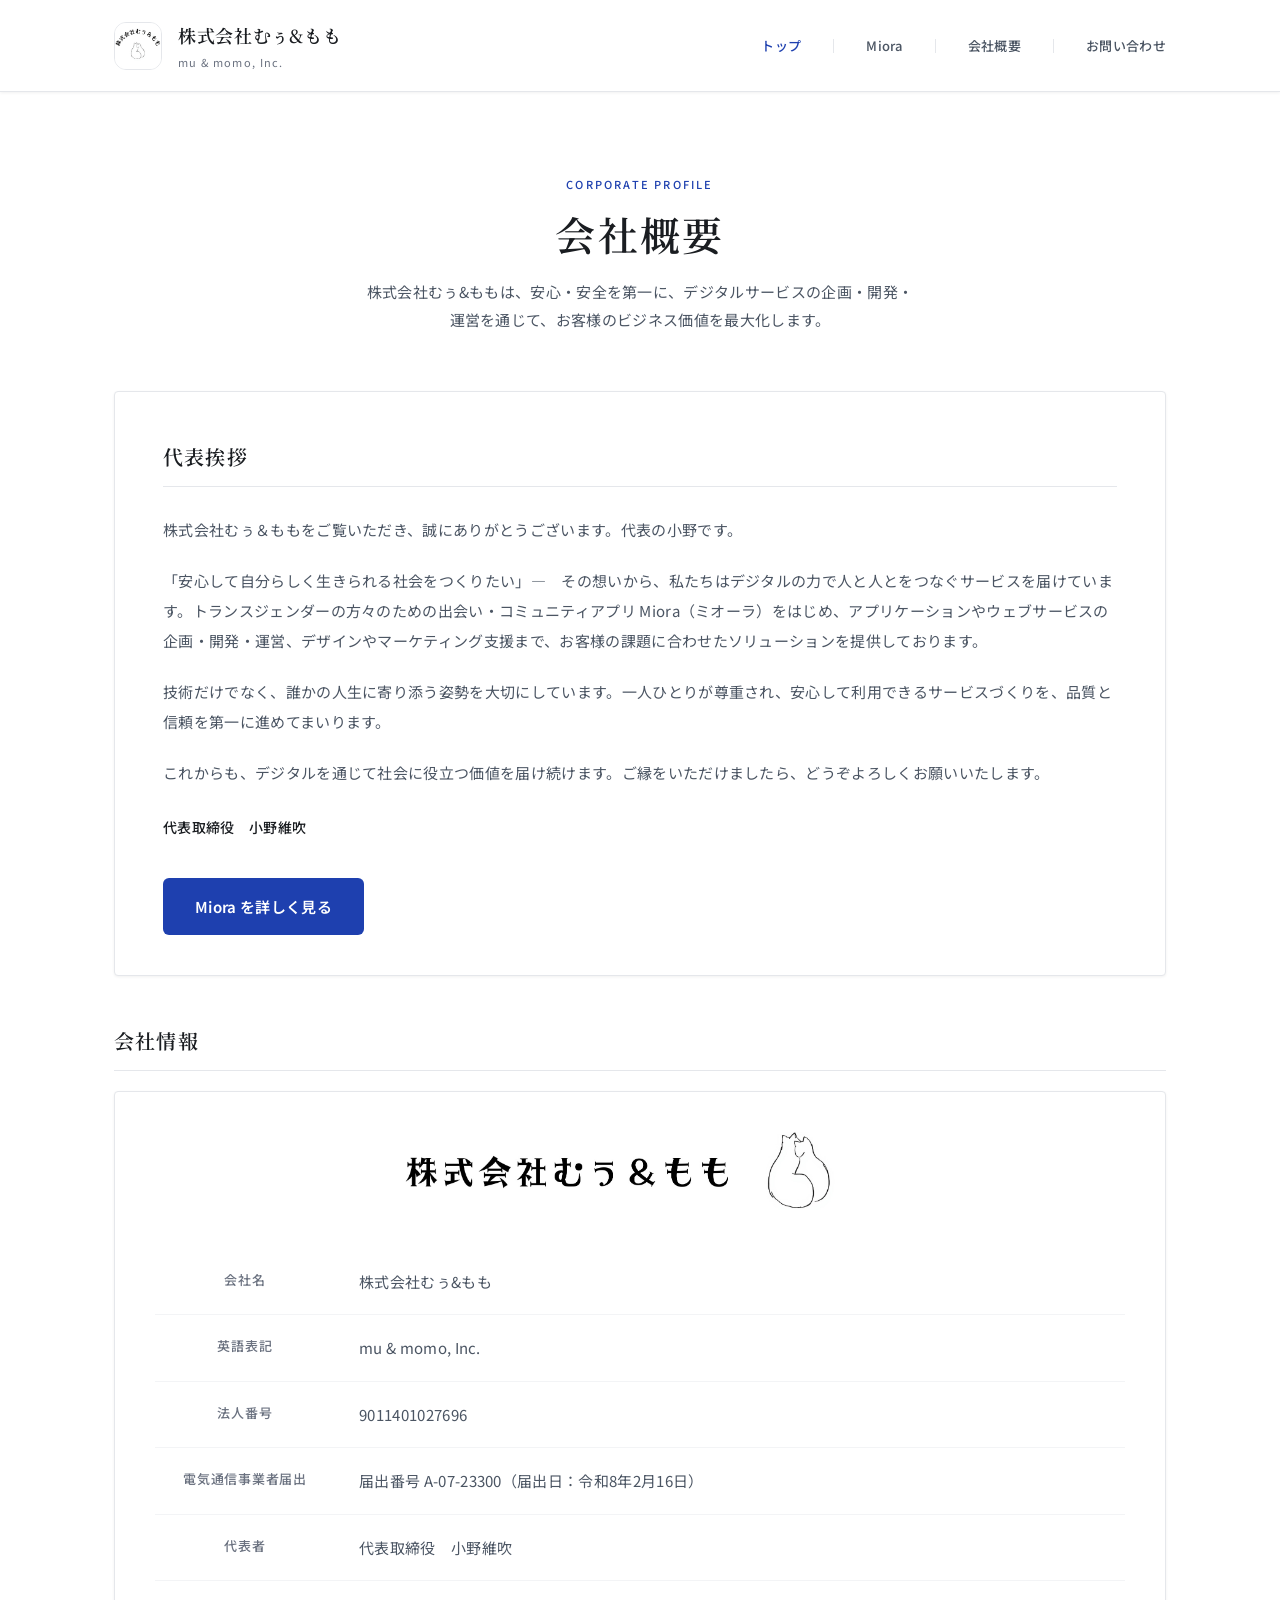
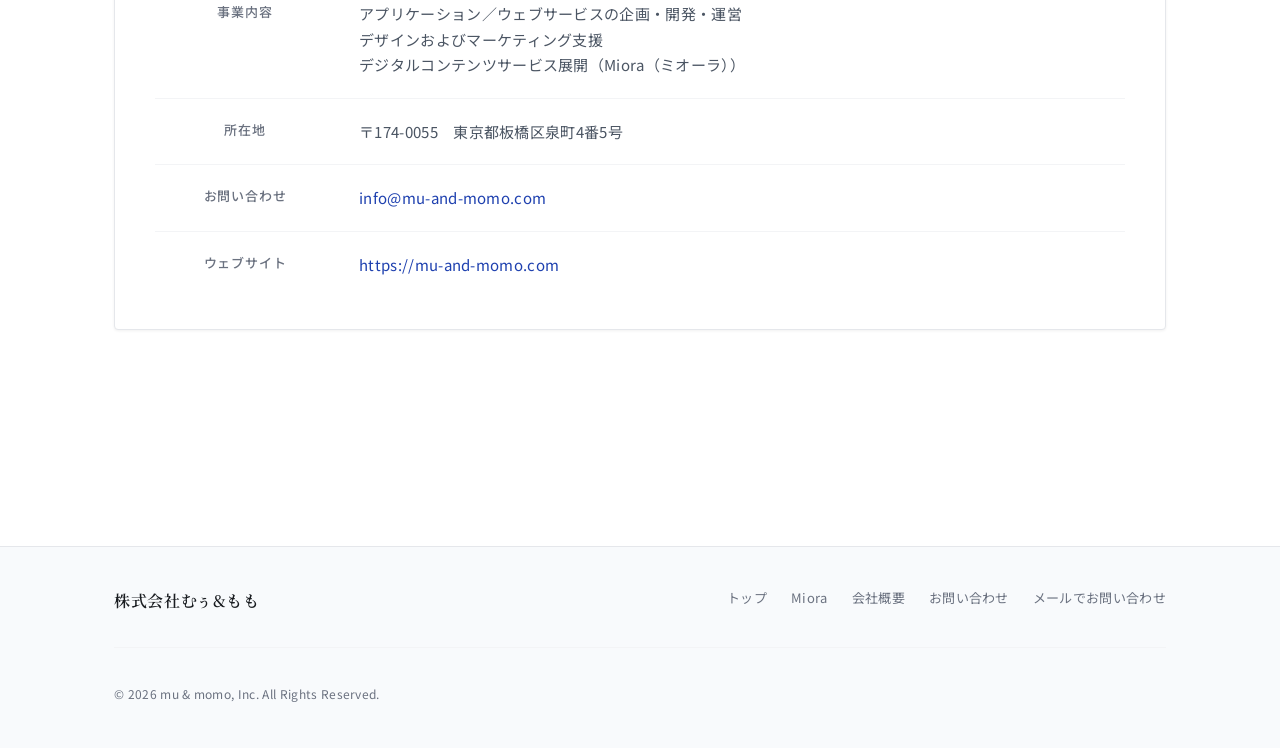
==== index.html @ 56d0227e "用語統一（シグナル・つながり・コミュニティアプリ）、特商法シグナル価格修正、電気通信事業者届出追加 Made-with: Cursor" ====
<!doctype html>
<html lang="ja">
<head>
  <meta charset="utf-8" />
  <meta name="viewport" content="width=device-width,initial-scale=1" />
  <title>株式会社むぅ＆もも | 公式サイト</title>
  <meta name="description" content="株式会社むぅ&もも（mu & momo, Inc.）の会社概要。安心・安全を重視したデジタルサービスの企画・開発・運営。" />

  <!-- OGP（SNSで綺麗に出る） -->
  <meta property="og:title" content="株式会社むぅ＆もも | 公式サイト" />
  <meta property="og:description" content="株式会社むぅ&もも（mu & momo, Inc.）の会社概要。安心・安全を重視したデジタルサービスの企画・開発・運営。" />
  <meta property="og:type" content="website" />
  <meta property="og:url" content="https://mu-and-momo.com/" />

  <!-- 軽いSEO補助 -->
  <meta name="robots" content="index,follow" />

  <meta property="og:image" content="https://mu-and-momo.com/og-image.png" />
  <link rel="icon" type="image/png" href="https://mu-and-momo.com/og-image.png" />
  <link rel="apple-touch-icon" href="https://mu-and-momo.com/og-image.png" />

  <link rel="preconnect" href="https://fonts.googleapis.com" />
  <link rel="preconnect" href="https://fonts.gstatic.com" crossorigin />
  <link href="https://fonts.googleapis.com/css2?family=Noto+Serif+JP:wght@400;500;600;700&family=Noto+Sans+JP:wght@300;400;500;600&display=swap" rel="stylesheet" />

  <style>
    :root{
      --bg:#ffffff;
      --bg-subtle:#f8fafc;
      --bg-elevated:#ffffff;
      --card:#ffffff;
      --text:#1a1d21;
      --text-secondary:#4b5563;
      --muted:#6b7280;
      --accent:#1e40af;
      --accent-hover:#1e3a8a;
      --line:#e5e7eb;
      --line2:#f3f4f6;
      --shadow:0 1px 3px rgba(0,0,0,.06);
      --font-serif:'Noto Serif JP',Georgia,serif;
      --font-sans:'Noto Sans JP',-apple-system,BlinkMacSystemFont,sans-serif;
    }

    *{box-sizing:border-box}
    html{scroll-behavior:smooth}
    body{
      margin:0;
      font-family:var(--font-sans);
      font-weight:400;
      background:var(--bg);
      color:var(--text);
      line-height:1.7;
      letter-spacing:.02em;
    }

    .site-header{
      position:sticky;
      top:0;
      z-index:100;
      background:rgba(255,255,255,.96);
      backdrop-filter:blur(12px);
      -webkit-backdrop-filter:blur(12px);
      border-bottom:1px solid var(--line);
      box-shadow:var(--shadow);
    }

    .header-inner{
      max-width:1100px;
      margin:0 auto;
      padding:20px 24px;
      display:flex;
      align-items:center;
      justify-content:space-between;
      gap:24px;
    }

    .brand{
      display:flex;
      gap:16px;
      align-items:center;
      text-decoration:none;
      color:inherit;
    }
    .brand:hover{opacity:.9}

    .logo{
      width:48px;
      height:48px;
      border-radius:12px;
      overflow:hidden;
      background:#fff;
      flex-shrink:0;
      border:1px solid var(--line);
    }
    .logo img{
      width:100%;
      height:100%;
      object-fit:contain;
      display:block;
    }

    .brand-text{}
    .brand-name{
      font-family:var(--font-serif);
      font-weight:600;
      font-size:18px;
      letter-spacing:.04em;
      color:var(--text);
    }
    .brand-en{
      font-size:11px;
      color:var(--muted);
      letter-spacing:.12em;
      margin-top:2px;
    }

    .nav{
      display:flex;
      gap:32px;
      align-items:center;
    }
    .nav a{
      font-size:13px;
      font-weight:500;
      color:var(--text-secondary);
      text-decoration:none;
      transition:color .2s;
    }
    .nav a:hover,.nav a.active{color:var(--accent)}
    .nav-divider{
      width:1px;
      height:14px;
      background:var(--line);
    }

    .hero{
      max-width:1100px;
      margin:0 auto;
      padding:72px 24px 56px;
      text-align:center;
    }
    .hero-label{
      font-size:11px;
      font-weight:500;
      color:var(--accent);
      letter-spacing:.2em;
      margin-bottom:12px;
    }
    .hero h1{
      font-family:var(--font-serif);
      font-weight:600;
      font-size:clamp(28px,4vw,40px);
      letter-spacing:.06em;
      margin:0 0 16px;
      line-height:1.4;
    }
    .hero-desc{
      max-width:560px;
      margin:0 auto;
      font-size:15px;
      color:var(--text-secondary);
      line-height:1.9;
    }

    .main{
      max-width:1100px;
      margin:0 auto;
      padding:0 24px 80px;
    }

    .section{
      margin-bottom:56px;
    }
    .section-title{
      font-family:var(--font-serif);
      font-weight:600;
      font-size:20px;
      letter-spacing:.06em;
      margin:0 0 20px;
      padding-bottom:12px;
      border-bottom:1px solid var(--line);
    }

    .greeting-card{
      background:var(--card);
      border:1px solid var(--line);
      border-radius:4px;
      padding:48px 48px 40px;
      margin-bottom:48px;
      box-shadow:var(--shadow);
    }
    .greeting-card h2{
      font-family:var(--font-serif);
      font-weight:600;
      font-size:20px;
      letter-spacing:.06em;
      margin:0 0 28px;
      padding-bottom:12px;
      border-bottom:1px solid var(--line);
    }
    .greeting-card .greeting-body{
      font-size:15px;
      color:var(--text-secondary);
      line-height:2;
      margin-bottom:28px;
    }
    .greeting-card .greeting-body p{
      margin:0 0 1.4em;
    }
    .greeting-card .greeting-body p:last-child{
      margin-bottom:0;
    }
    .greeting-card .greeting-sign{
      font-size:14px;
      font-weight:500;
      color:var(--text);
    }
    .message-card{
      background:var(--card);
      border:1px solid var(--line);
      border-radius:4px;
      padding:32px 40px;
      margin-bottom:40px;
      box-shadow:var(--shadow);
    }
    .message-card p{
      margin:0;
      font-size:15px;
      color:var(--text-secondary);
      line-height:2;
    }

    .profile-table{
      width:100%;
      border-collapse:collapse;
    }
    .profile-table th,.profile-table td{
      padding:20px 24px;
      border-bottom:1px solid var(--line2);
      vertical-align:top;
    }
    .profile-table th{
      width:180px;
      font-size:13px;
      font-weight:500;
      color:var(--muted);
      letter-spacing:.06em;
    }
    .profile-table td{
      font-size:15px;
      color:var(--text-secondary);
    }
    .profile-table tr:last-child th,.profile-table tr:last-child td{
      border-bottom:none;
    }

    .profile-logo{
      text-align:center;
      margin:0 0 32px;
    }
    .profile-logo img{
      max-width:480px;
      width:100%;
      height:auto;
      display:inline-block;
    }
    .profile-block{
      background:var(--card);
      border:1px solid var(--line);
      border-radius:4px;
      padding:40px 40px 32px;
      box-shadow:var(--shadow);
    }

    a{
      color:var(--accent);
      text-decoration:none;
      transition:color .2s;
    }
    a:hover{color:var(--accent-hover)}

    .site-footer{
      background:var(--bg-subtle);
      border-top:1px solid var(--line);
      margin-top:80px;
    }
    .footer-inner{
      max-width:1100px;
      margin:0 auto;
      padding:40px 24px 32px;
    }
    .footer-main{
      display:flex;
      justify-content:space-between;
      align-items:flex-start;
      gap:40px;
      flex-wrap:wrap;
      padding-bottom:32px;
      border-bottom:1px solid var(--line2);
    }
    .footer-brand{
      font-family:var(--font-serif);
      font-weight:600;
      font-size:16px;
      letter-spacing:.04em;
      color:var(--text);
    }
    .footer-links{
      display:flex;
      gap:24px;
    }
    .footer-links a{
      font-size:13px;
      color:var(--muted);
    }
    .footer-links a:hover{color:var(--accent)}

    .footer-bottom{
      margin-top:24px;
      display:flex;
      justify-content:space-between;
      align-items:center;
      flex-wrap:wrap;
      gap:16px;
    }
    .copyright{
      font-size:12px;
      color:var(--muted);
    }

    .hamburger{display:none;flex-direction:column;gap:6px;padding:8px;cursor:pointer;background:none;border:none}
    .hamburger span{display:block;width:24px;height:2px;background:var(--text)}
    .nav-mobile{display:none;position:fixed;top:0;right:0;bottom:0;width:280px;background:#fff;box-shadow:-4px 0 20px rgba(0,0,0,.1);z-index:200;padding:80px 24px 24px;flex-direction:column;gap:8px}
    body.nav-open .nav-mobile{display:flex}
    body.nav-open .nav-overlay{display:block}
    body.nav-open{overflow:hidden}
    .nav-mobile a{display:block;padding:14px 0;font-size:16px;border-bottom:1px solid var(--line)}
    .nav-close{position:absolute;top:20px;right:20px;width:40px;height:40px;padding:0;background:none;border:none;cursor:pointer;font-size:24px;color:var(--muted)}
    .nav-overlay{display:none;position:fixed;inset:0;background:rgba(0,0,0,.3);z-index:199}
    .nav-overlay.open{display:block}
    .cta-miora{display:inline-block;margin-top:24px;padding:16px 32px;background:var(--accent);color:#fff;font-weight:600;font-size:15px;border-radius:6px;text-decoration:none;transition:background .2s}
    .cta-miora:hover{background:var(--accent-hover);color:#fff}
    .pagetop{position:fixed;bottom:24px;right:24px;width:48px;height:48px;border-radius:50%;background:var(--accent);color:#fff;border:none;cursor:pointer;font-size:20px;box-shadow:0 4px 12px rgba(30,64,175,.3);z-index:90;opacity:0;visibility:hidden;transition:opacity .2s,visibility .2s}
    .pagetop.visible{opacity:1;visibility:visible}
    .pagetop:hover{background:var(--accent-hover);color:#fff}
    @media (max-width:720px){
      .header-inner{padding:16px 18px}
      .hero{padding:48px 18px 40px}
      .main{padding:0 18px 56px}
      .profile-table th{width:120px;padding:16px 18px}
      .profile-table td{padding:16px 18px}
      .profile-logo img{max-width:100%}
      .profile-block{padding:24px 18px 24px}
      .greeting-card{padding:32px 20px}
      .message-card{padding:24px 20px}
      .nav{display:none}
      .hamburger{display:flex}
    }
  </style>
</head>

<body id="top">
  <header class="site-header">
    <div class="header-inner">
      <a href="index.html" class="brand">
        <div class="logo">
          <img src="logo.png" alt="株式会社むぅ&もも">
        </div>
        <div class="brand-text">
          <div class="brand-name">株式会社むぅ&もも</div>
          <div class="brand-en">mu & momo, Inc.</div>
        </div>
      </a>
      <nav class="nav">
        <a href="index.html#top" class="active">トップ</a>
        <span class="nav-divider"></span>
        <a href="app.html">Miora</a>
        <span class="nav-divider"></span>
        <a href="index.html#profile">会社概要</a>
        <span class="nav-divider"></span>
        <a href="app.html#contact">お問い合わせ</a>
      </nav>
      <button class="hamburger" type="button" aria-label="メニューを開く" onclick="document.body.classList.toggle('nav-open')">
        <span></span><span></span><span></span>
      </button>
    </div>
  </header>
  <div class="nav-overlay" onclick="document.body.classList.remove('nav-open')"></div>
  <nav class="nav-mobile">
    <button class="nav-close" type="button" aria-label="閉じる" onclick="document.body.classList.remove('nav-open')">×</button>
    <a href="index.html" onclick="document.body.classList.remove('nav-open')">トップ</a>
    <a href="app.html" onclick="document.body.classList.remove('nav-open')">Miora</a>
    <a href="index.html#profile" onclick="document.body.classList.remove('nav-open')">会社概要</a>
    <a href="app.html#faq" onclick="document.body.classList.remove('nav-open')">よくある質問</a>
    <a href="app.html#contact" onclick="document.body.classList.remove('nav-open')">お問い合わせ</a>
  </nav>

  <section class="hero">
    <p class="hero-label">CORPORATE PROFILE</p>
    <h1>会社概要</h1>
    <p class="hero-desc">
      株式会社むぅ&ももは、安心・安全を第一に、デジタルサービスの企画・開発・運営を通じて、お客様のビジネス価値を最大化します。
    </p>
  </section>

  <main class="main">
    <section class="section">
      <div class="greeting-card">
        <h2>代表挨拶</h2>
        <div class="greeting-body">
          <p>
            株式会社むぅ＆ももをご覧いただき、誠にありがとうございます。代表の小野です。
          </p>
          <p>
            「安心して自分らしく生きられる社会をつくりたい」—　その想いから、私たちはデジタルの力で人と人とをつなぐサービスを届けています。トランスジェンダーの方々のための出会い・コミュニティアプリ Miora（ミオーラ）をはじめ、アプリケーションやウェブサービスの企画・開発・運営、デザインやマーケティング支援まで、お客様の課題に合わせたソリューションを提供しております。
          </p>
          <p>
            技術だけでなく、誰かの人生に寄り添う姿勢を大切にしています。一人ひとりが尊重され、安心して利用できるサービスづくりを、品質と信頼を第一に進めてまいります。
          </p>
          <p>
            これからも、デジタルを通じて社会に役立つ価値を届け続けます。ご縁をいただけましたら、どうぞよろしくお願いいたします。
          </p>
        </div>
        <p class="greeting-sign">代表取締役　小野維吹</p>
        <a href="app.html" class="cta-miora">Miora を詳しく見る</a>
      </div>

      <h2 class="section-title" id="profile">会社情報</h2>
      <div class="profile-block">
        <div class="profile-logo">
          <img src="company-logo.png" alt="株式会社むぅ&もも" />
        </div>
        <table class="profile-table" aria-label="会社概要">
        <tr>
          <th>会社名</th>
          <td>株式会社むぅ&もも</td>
        </tr>
        <tr>
          <th>英語表記</th>
          <td>mu & momo, Inc.</td>
        </tr>
        <tr>
          <th>法人番号</th>
          <td>9011401027696</td>
        </tr>
        <tr>
          <th>電気通信事業者届出</th>
          <td>届出番号 A-07-23300（届出日：令和8年2月16日）</td>
        </tr>
        <tr>
          <th>代表者</th>
          <td>代表取締役　小野維吹</td>
        </tr>
        <tr>
          <th>事業内容</th>
          <td>
            アプリケーション／ウェブサービスの企画・開発・運営<br>
            デザインおよびマーケティング支援<br>
            デジタルコンテンツサービス展開（Miora（ミオーラ））
          </td>
        </tr>
        <tr>
          <th>所在地</th>
          <td>〒174-0055　東京都板橋区泉町4番5号</td>
        </tr>
        <tr>
          <th>お問い合わせ</th>
          <td>
            <a href="mailto:info@mu-and-momo.com?subject=%E6%A0%AA%E5%BC%8F%E4%BC%9A%E7%A4%BE%E3%82%80%E3%81%85%26%E3%82%82%E3%82%82%20%E3%81%8A%E5%95%8F%E3%81%84%E5%90%88%E3%82%8F%E3%81%9B">
              info@mu-and-momo.com
            </a>
          </td>
        </tr>
        <tr>
          <th>ウェブサイト</th>
          <td><a href="https://mu-and-momo.com">https://mu-and-momo.com</a></td>
        </tr>
        </table>
      </div>
    </section>
  </main>

  <footer class="site-footer">
    <div class="footer-inner">
      <div class="footer-main">
        <div class="footer-brand">株式会社むぅ&もも</div>
        <div class="footer-links">
          <a href="index.html">トップ</a>
          <a href="app.html">Miora</a>
          <a href="index.html#profile">会社概要</a>
          <a href="app.html#contact">お問い合わせ</a>
          <a href="mailto:info@mu-and-momo.com">メールでお問い合わせ</a>
        </div>
      </div>
      <div class="footer-bottom">
        <p class="copyright">© <span id="y"></span> mu & momo, Inc. All Rights Reserved.</p>
      </div>
    </div>
  </footer>

  <button class="pagetop" type="button" aria-label="ページトップへ" onclick="window.scrollTo({top:0,behavior:'smooth'})">↑</button>

  <script>
    document.getElementById("y").textContent = new Date().getFullYear();
    window.addEventListener('scroll',function(){document.querySelector('.pagetop').classList.toggle('visible',window.scrollY>400)});
  </script>
</body>
</html>
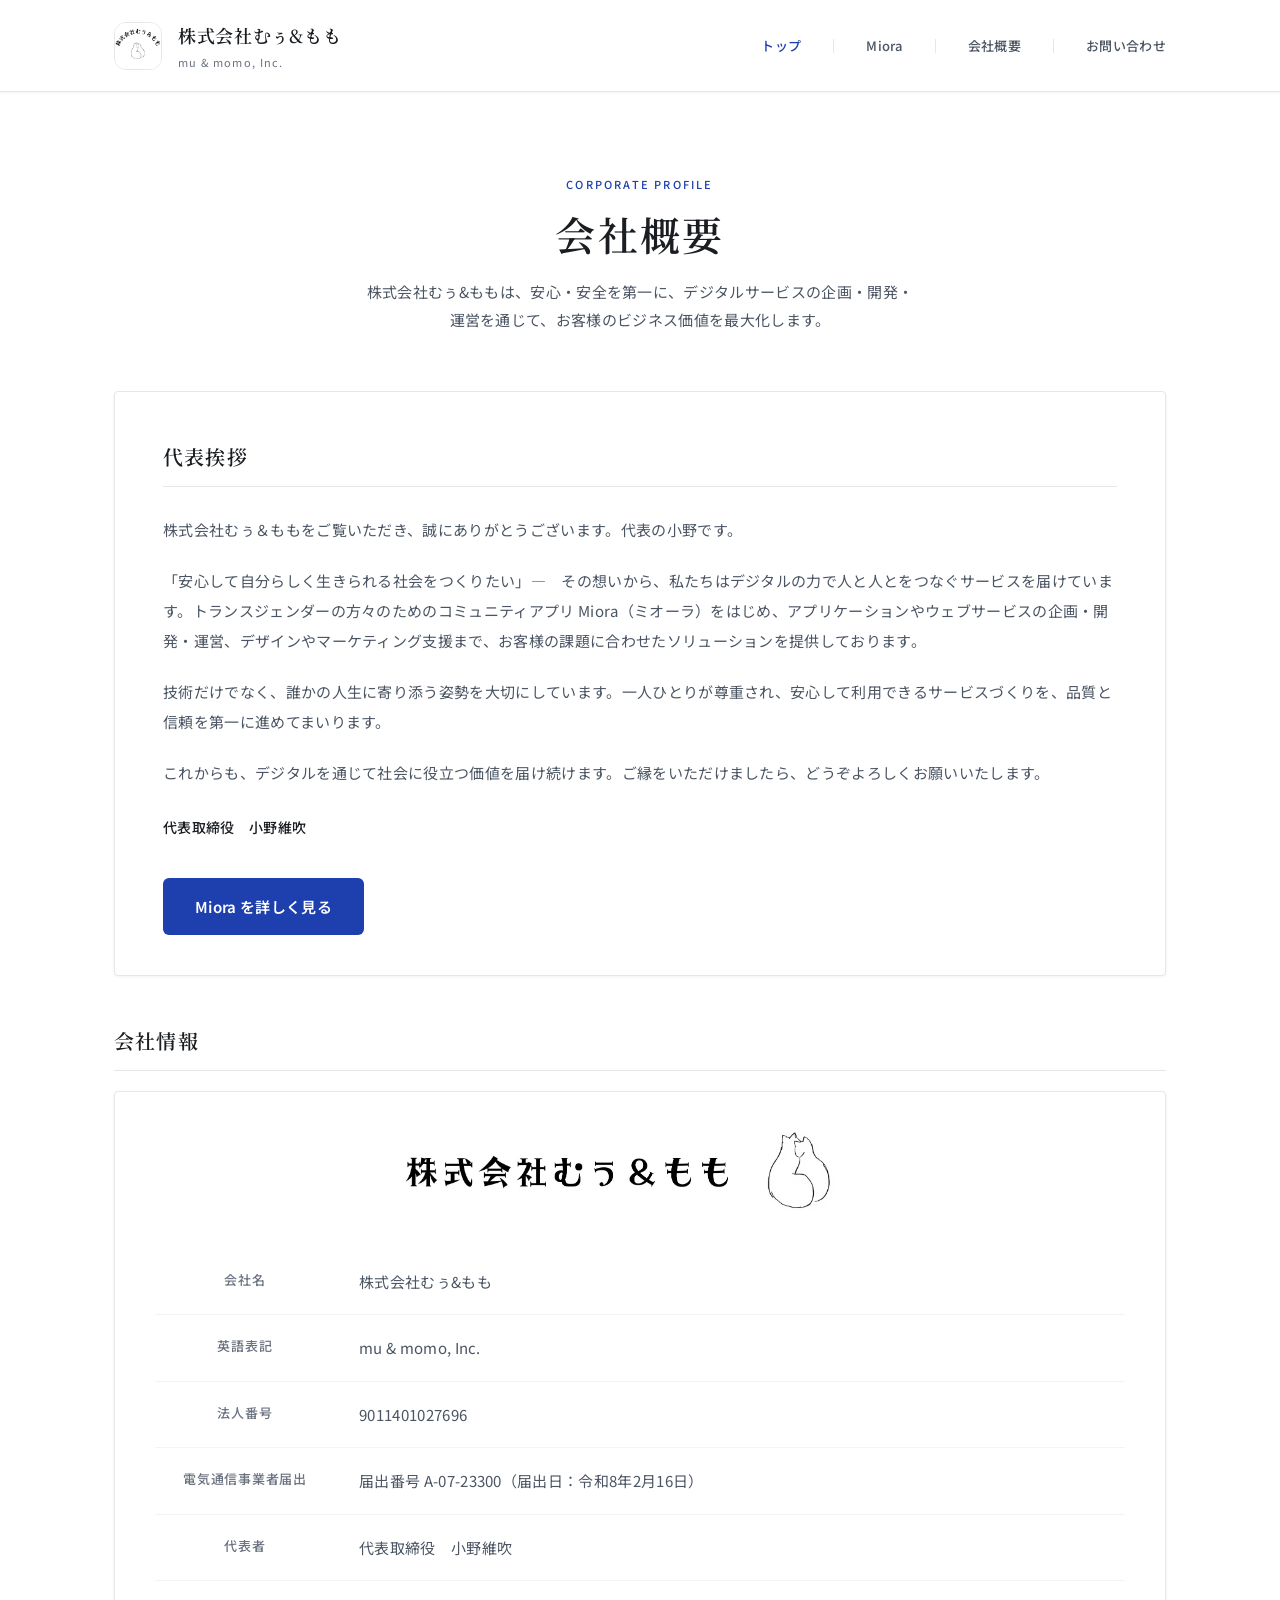
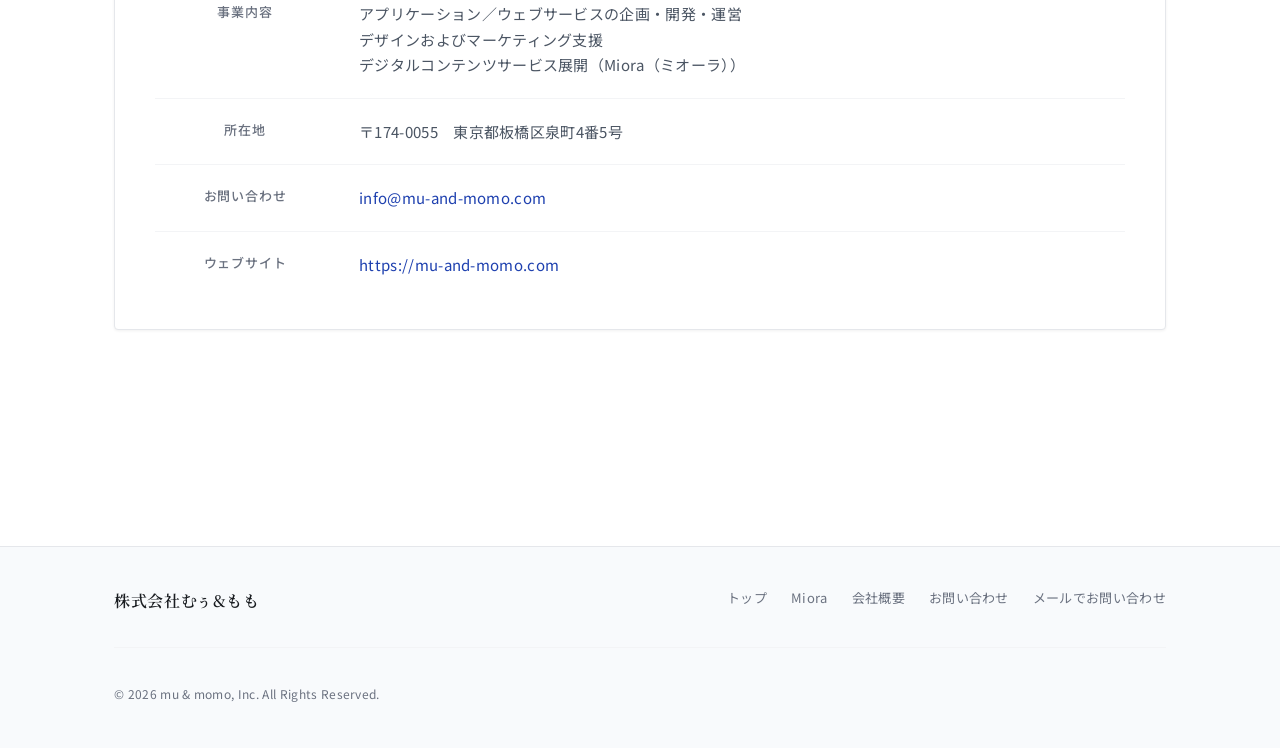
==== commit 38f5b876: "「出会い」文言を削除しコミュニティアプリ・つながりの表現に統一 Made-with: Cursor" ====
--- a/index.html
+++ b/index.html
@@ -412,7 +412,7 @@
             株式会社むぅ＆ももをご覧いただき、誠にありがとうございます。代表の小野です。
           </p>
           <p>
-            「安心して自分らしく生きられる社会をつくりたい」—　その想いから、私たちはデジタルの力で人と人とをつなぐサービスを届けています。トランスジェンダーの方々のための出会い・コミュニティアプリ Miora（ミオーラ）をはじめ、アプリケーションやウェブサービスの企画・開発・運営、デザインやマーケティング支援まで、お客様の課題に合わせたソリューションを提供しております。
+            「安心して自分らしく生きられる社会をつくりたい」—　その想いから、私たちはデジタルの力で人と人とをつなぐサービスを届けています。トランスジェンダーの方々のためのコミュニティアプリ Miora（ミオーラ）をはじめ、アプリケーションやウェブサービスの企画・開発・運営、デザインやマーケティング支援まで、お客様の課題に合わせたソリューションを提供しております。
           </p>
           <p>
             技術だけでなく、誰かの人生に寄り添う姿勢を大切にしています。一人ひとりが尊重され、安心して利用できるサービスづくりを、品質と信頼を第一に進めてまいります。
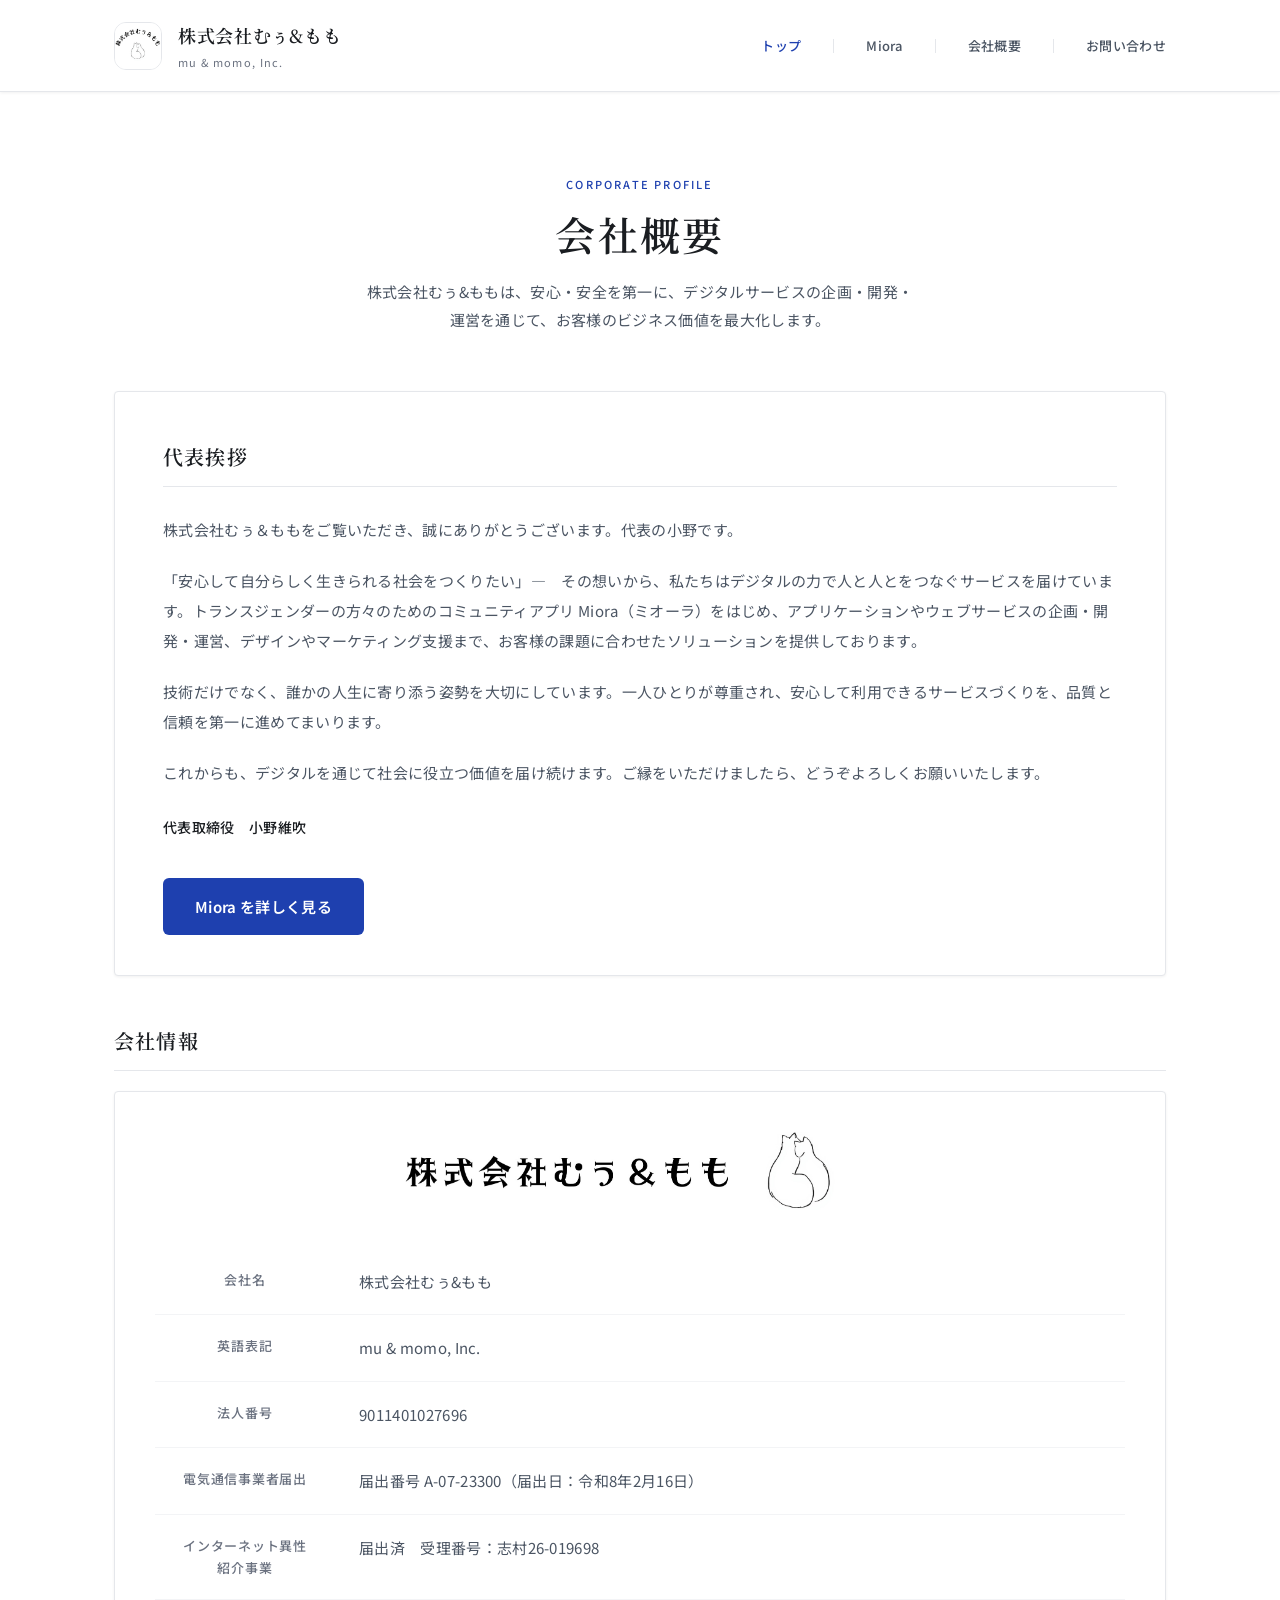
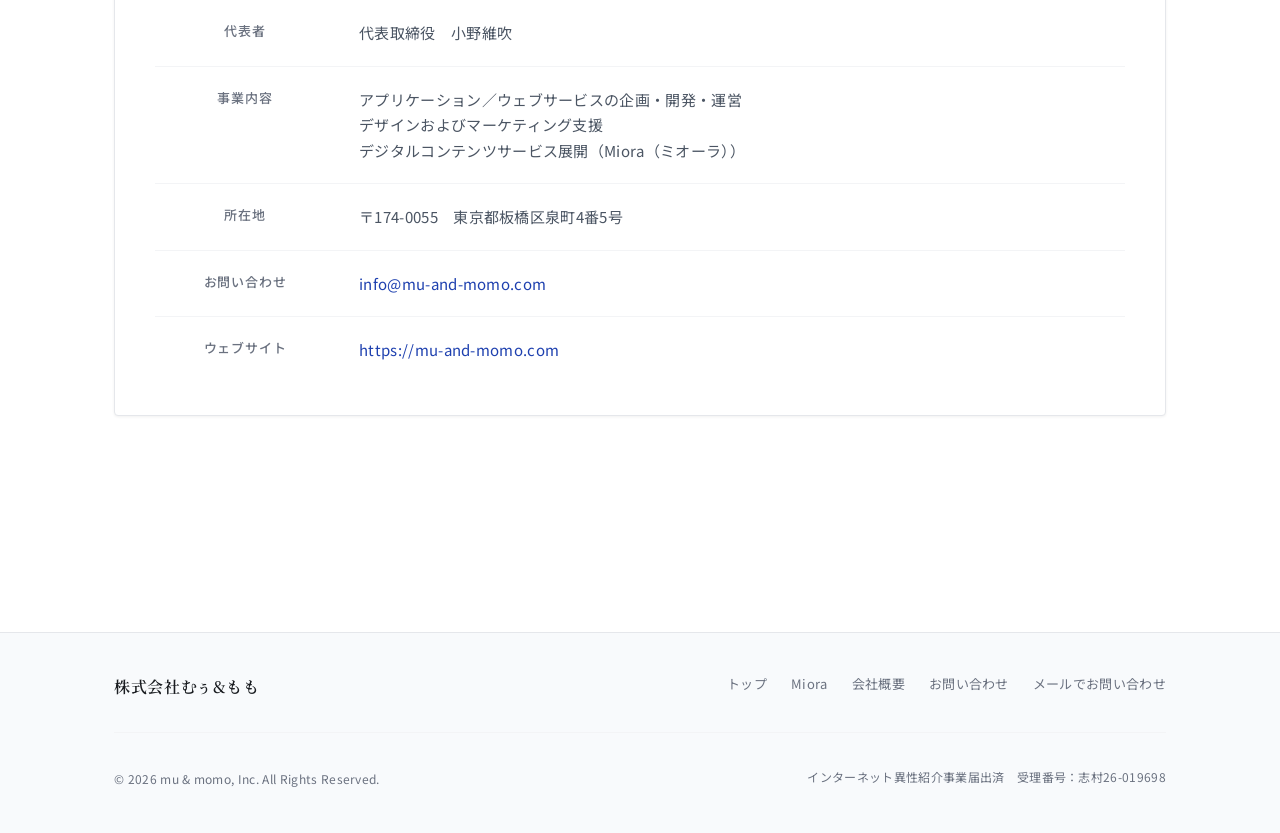
==== commit 499daa0f: "利用規約：自己申告性別・年齢確認明文化・18歳未満措置・免責修正・異性紹介事業届出／会社概要・フッター・特商法に届出番号追加 Made-with: Cursor" ====
--- a/index.html
+++ b/index.html
@@ -448,6 +448,10 @@
           <td>届出番号 A-07-23300（届出日：令和8年2月16日）</td>
         </tr>
         <tr>
+          <th>インターネット異性紹介事業</th>
+          <td>届出済　受理番号：志村26-019698</td>
+        </tr>
+        <tr>
           <th>代表者</th>
           <td>代表取締役　小野維吹</td>
         </tr>
@@ -494,6 +498,7 @@
       </div>
       <div class="footer-bottom">
         <p class="copyright">© <span id="y"></span> mu & momo, Inc. All Rights Reserved.</p>
+        <p class="copyright" style="margin-top:8px;">インターネット異性紹介事業届出済　受理番号：志村26-019698</p>
       </div>
     </div>
   </footer>
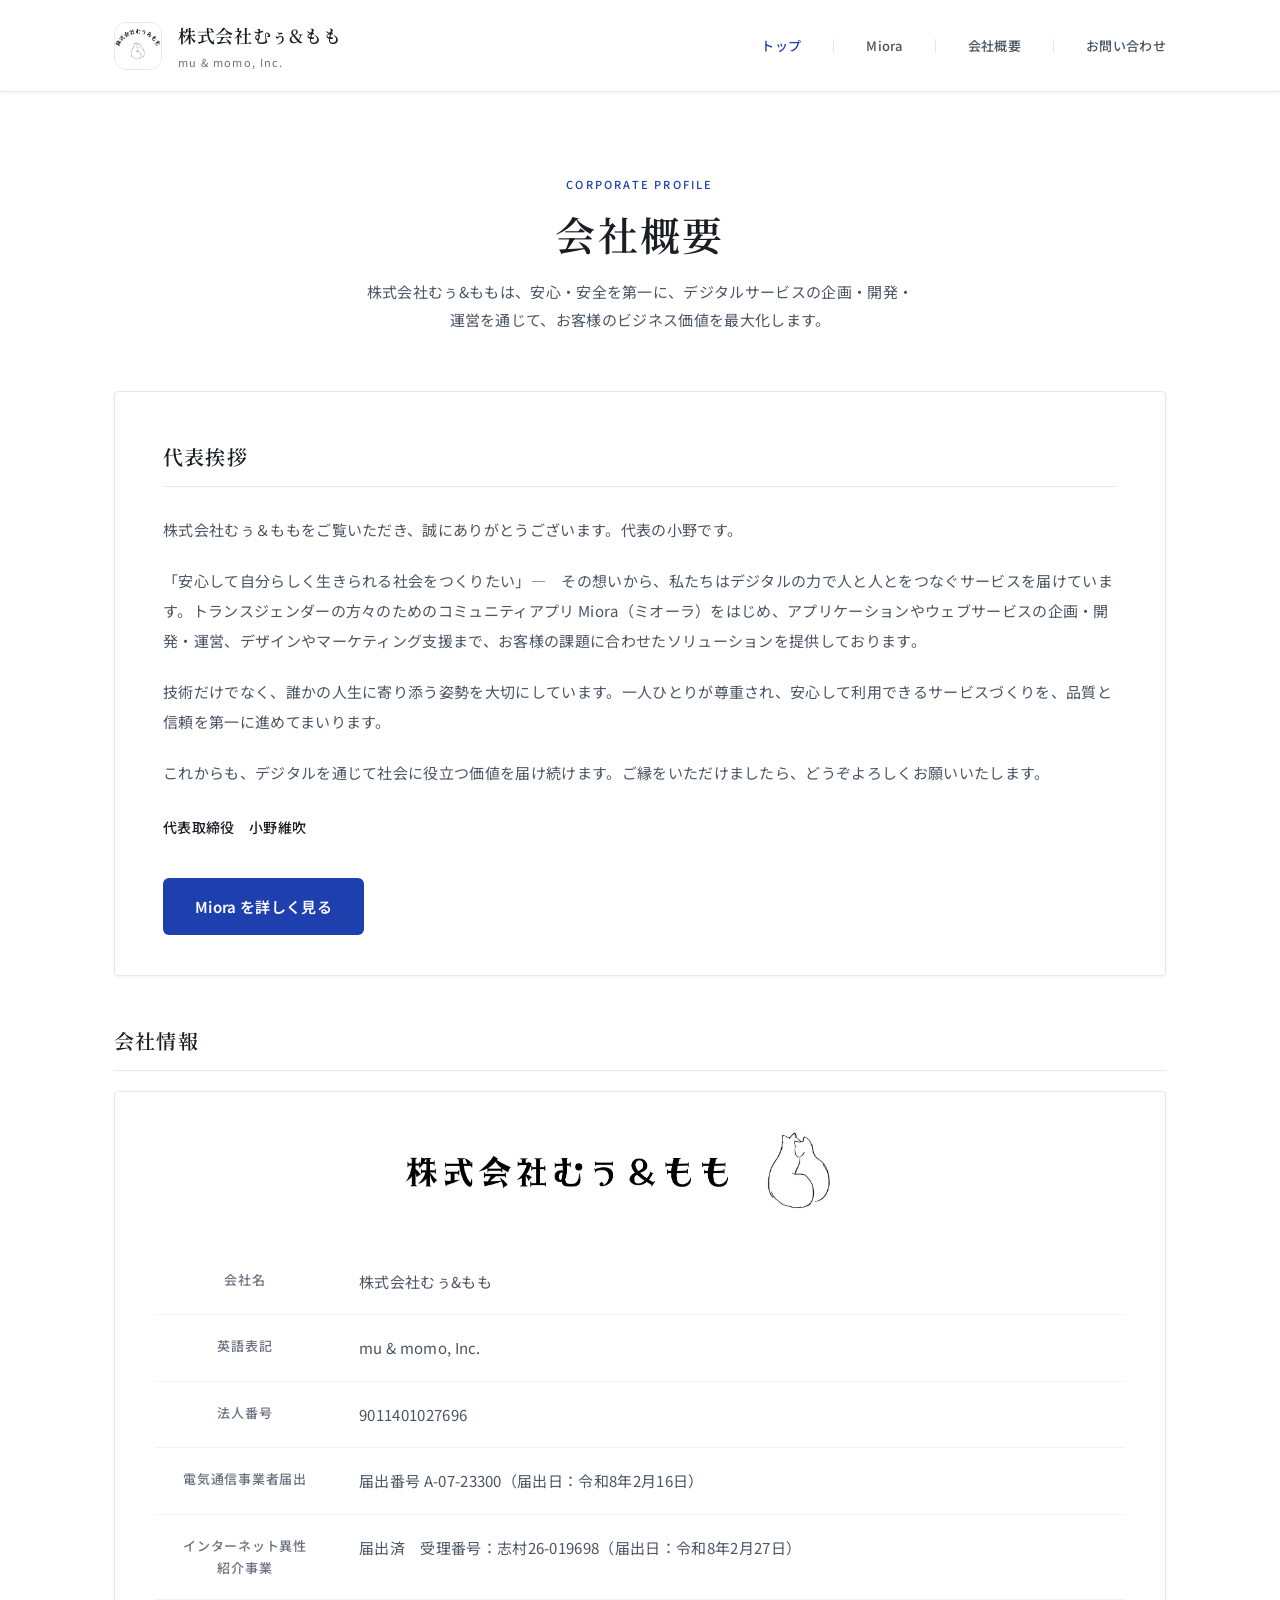
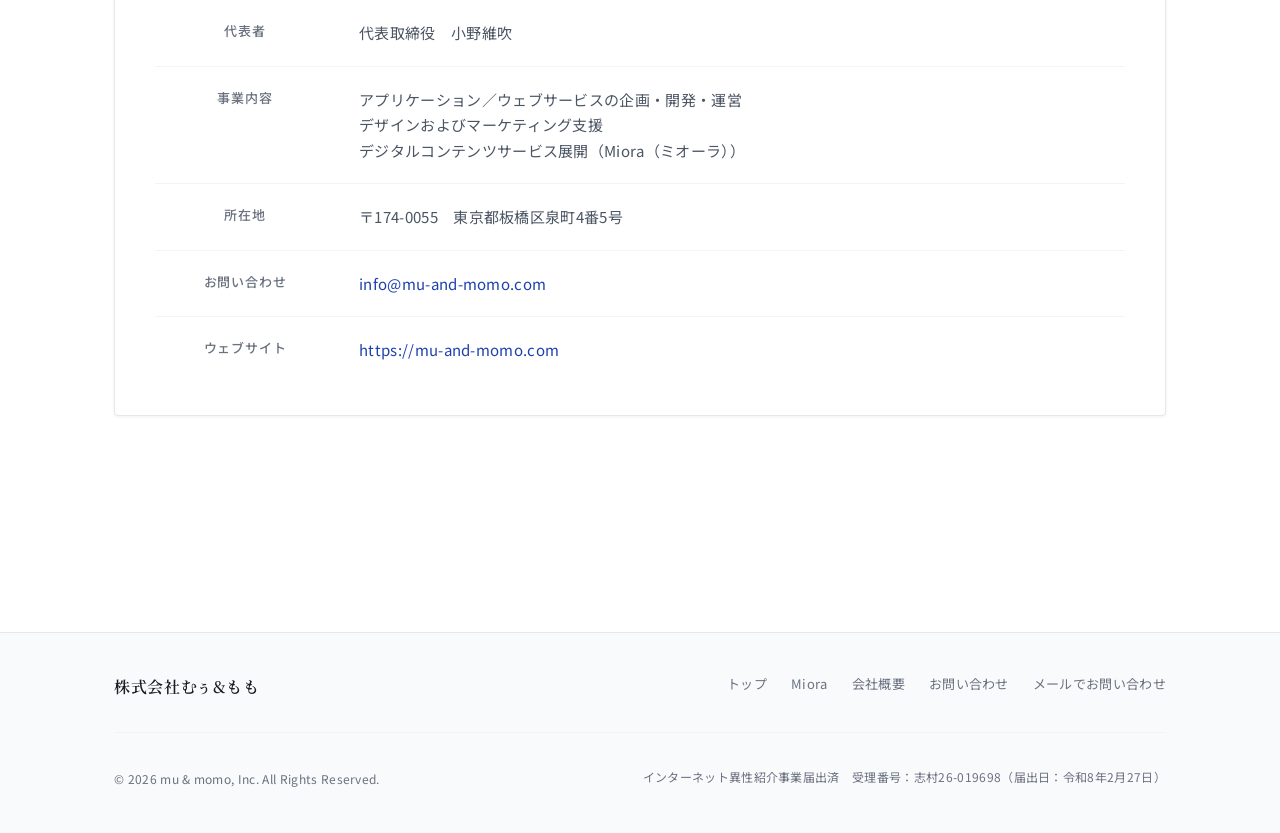
==== commit 68ebab9b: "プライバシー：アプリ側に合わせて運営者情報・特定商取引法リンク、取得情報はシグナル表記／届出日・文言統一 Made-with: Cursor" ====
--- a/index.html
+++ b/index.html
@@ -449,7 +449,7 @@
         </tr>
         <tr>
           <th>インターネット異性紹介事業</th>
-          <td>届出済　受理番号：志村26-019698</td>
+          <td>届出済　受理番号：志村26-019698（届出日：令和8年2月27日）</td>
         </tr>
         <tr>
           <th>代表者</th>
@@ -498,7 +498,7 @@
       </div>
       <div class="footer-bottom">
         <p class="copyright">© <span id="y"></span> mu & momo, Inc. All Rights Reserved.</p>
-        <p class="copyright" style="margin-top:8px;">インターネット異性紹介事業届出済　受理番号：志村26-019698</p>
+        <p class="copyright" style="margin-top:8px;">インターネット異性紹介事業届出済　受理番号：志村26-019698（届出日：令和8年2月27日）</p>
       </div>
     </div>
   </footer>
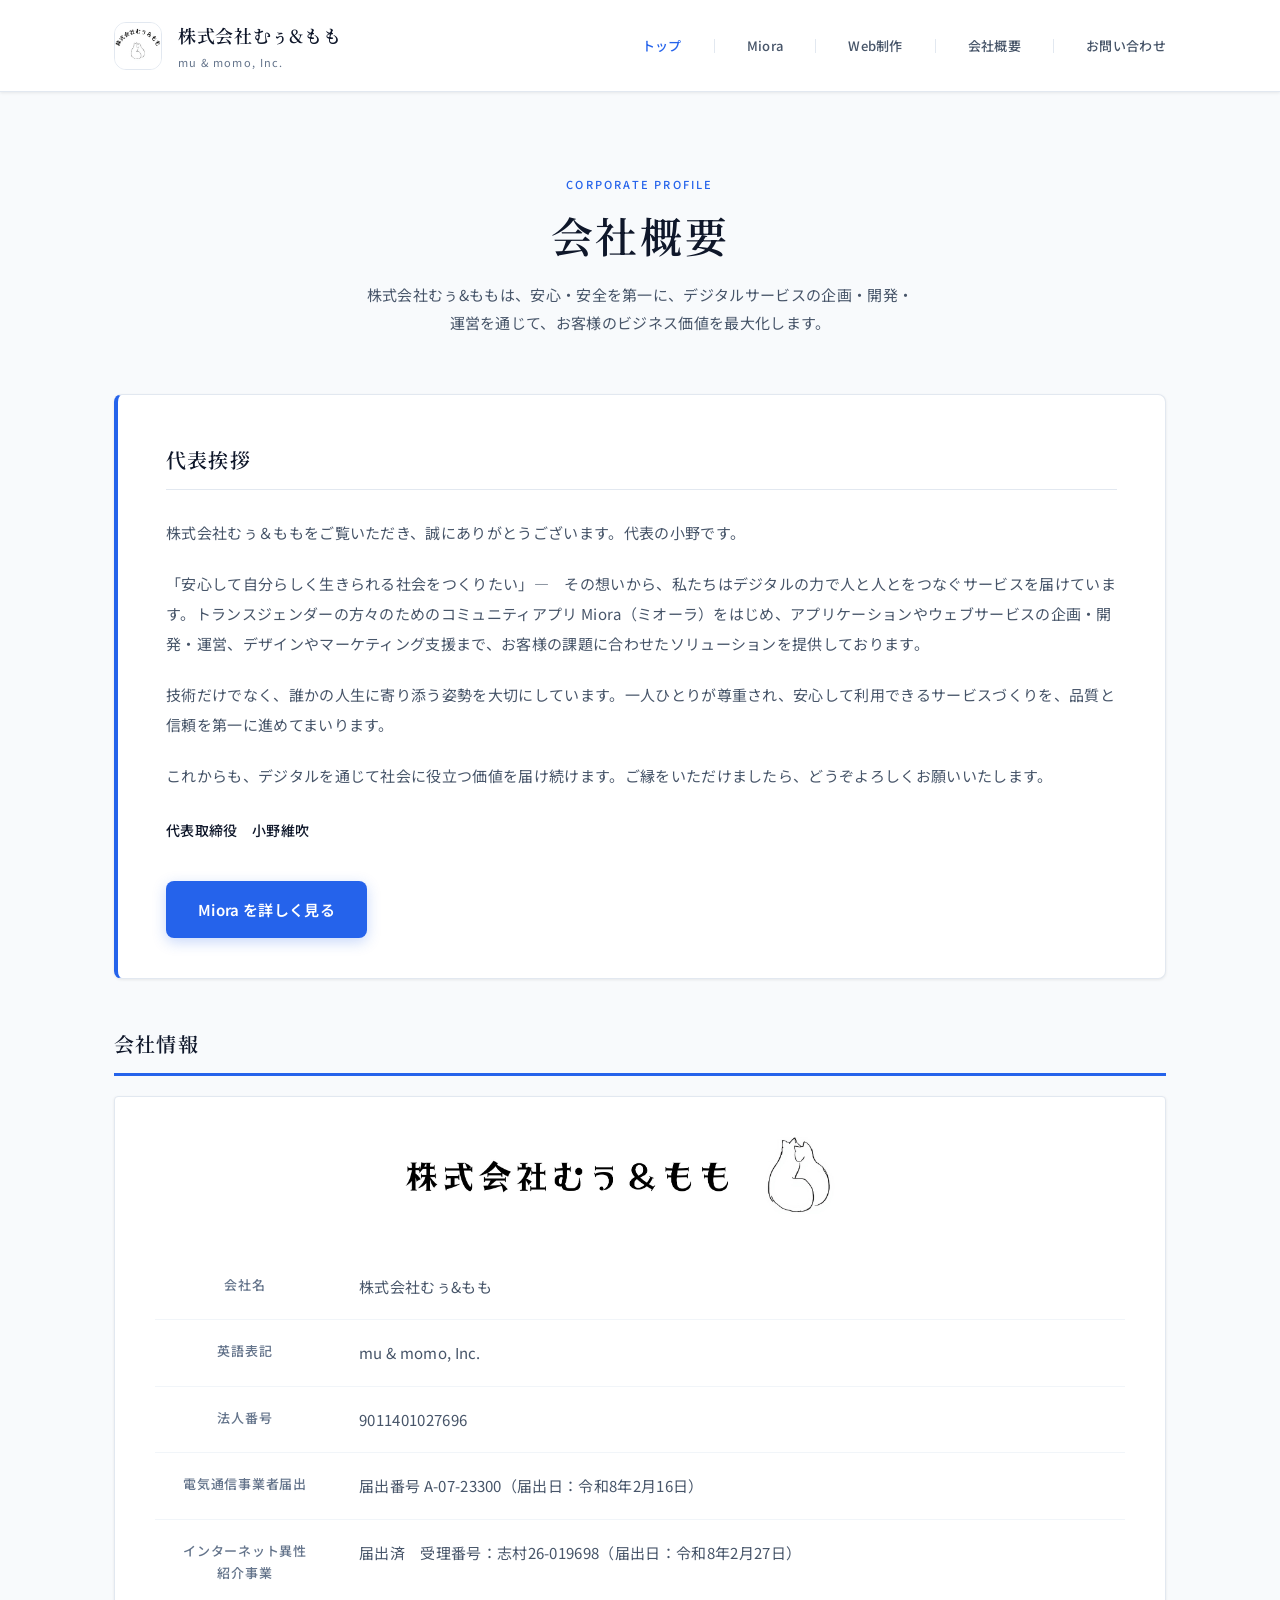
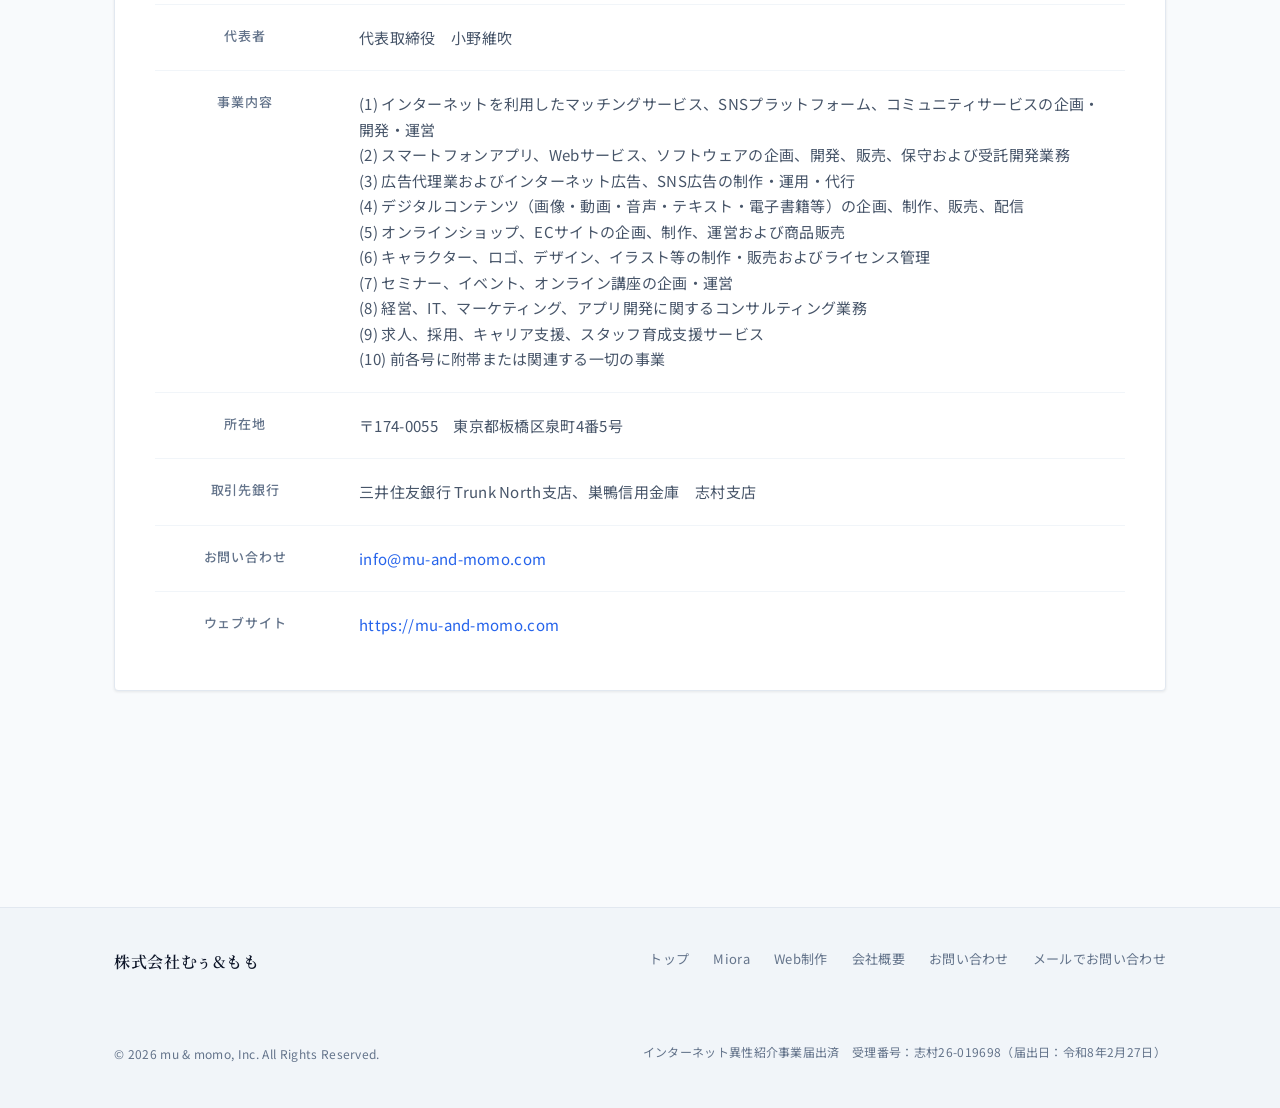
==== commit 5d9890e3: "会社概要：事業内容を定款全文に・取引先銀行追加／Web制作ページ・プラン名・テーマカラー・月額伴走保守統合・用語解説・色調整 Made-with: Cursor" ====
--- a/index.html
+++ b/index.html
@@ -25,18 +25,20 @@
 
   <style>
     :root{
-      --bg:#ffffff;
-      --bg-subtle:#f8fafc;
+      --bg:#f8fafc;
+      --bg-subtle:#f1f5f9;
       --bg-elevated:#ffffff;
       --card:#ffffff;
-      --text:#1a1d21;
-      --text-secondary:#4b5563;
-      --muted:#6b7280;
-      --accent:#1e40af;
-      --accent-hover:#1e3a8a;
-      --line:#e5e7eb;
-      --line2:#f3f4f6;
-      --shadow:0 1px 3px rgba(0,0,0,.06);
+      --text:#0f172a;
+      --text-secondary:#475569;
+      --muted:#64748b;
+      --accent:#2563eb;
+      --accent-hover:#1d4ed8;
+      --accent-soft:rgba(37,99,235,.08);
+      --line:#e2e8f0;
+      --line2:#f1f5f9;
+      --shadow:0 1px 3px rgba(0,0,0,.08);
+      --shadow-accent:0 4px 14px rgba(37,99,235,.25);
       --font-serif:'Noto Serif JP',Georgia,serif;
       --font-sans:'Noto Sans JP',-apple-system,BlinkMacSystemFont,sans-serif;
     }
@@ -57,7 +59,7 @@
       position:sticky;
       top:0;
       z-index:100;
-      background:rgba(255,255,255,.96);
+      background:rgba(255,255,255,.97);
       backdrop-filter:blur(12px);
       -webkit-backdrop-filter:blur(12px);
       border-bottom:1px solid var(--line);
@@ -88,7 +90,7 @@
       height:48px;
       border-radius:12px;
       overflow:hidden;
-      background:#fff;
+      background:var(--bg-elevated);
       flex-shrink:0;
       border:1px solid var(--line);
     }
@@ -149,10 +151,11 @@
     .hero h1{
       font-family:var(--font-serif);
       font-weight:600;
-      font-size:clamp(28px,4vw,40px);
+      font-size:clamp(28px,4vw,42px);
       letter-spacing:.06em;
       margin:0 0 16px;
       line-height:1.4;
+      color:var(--text);
     }
     .hero-desc{
       max-width:560px;
@@ -178,13 +181,15 @@
       letter-spacing:.06em;
       margin:0 0 20px;
       padding-bottom:12px;
-      border-bottom:1px solid var(--line);
+      border-bottom:3px solid var(--accent);
+      color:var(--text);
     }
 
     .greeting-card{
       background:var(--card);
       border:1px solid var(--line);
-      border-radius:4px;
+      border-left:4px solid var(--accent);
+      border-radius:8px;
       padding:48px 48px 40px;
       margin-bottom:48px;
       box-shadow:var(--shadow);
@@ -330,7 +335,7 @@
 
     .hamburger{display:none;flex-direction:column;gap:6px;padding:8px;cursor:pointer;background:none;border:none}
     .hamburger span{display:block;width:24px;height:2px;background:var(--text)}
-    .nav-mobile{display:none;position:fixed;top:0;right:0;bottom:0;width:280px;background:#fff;box-shadow:-4px 0 20px rgba(0,0,0,.1);z-index:200;padding:80px 24px 24px;flex-direction:column;gap:8px}
+    .nav-mobile{display:none;position:fixed;top:0;right:0;bottom:0;width:280px;background:var(--bg-elevated);box-shadow:-4px 0 20px rgba(0,0,0,.1);z-index:200;padding:80px 24px 24px;flex-direction:column;gap:8px}
     body.nav-open .nav-mobile{display:flex}
     body.nav-open .nav-overlay{display:block}
     body.nav-open{overflow:hidden}
@@ -338,11 +343,11 @@
     .nav-close{position:absolute;top:20px;right:20px;width:40px;height:40px;padding:0;background:none;border:none;cursor:pointer;font-size:24px;color:var(--muted)}
     .nav-overlay{display:none;position:fixed;inset:0;background:rgba(0,0,0,.3);z-index:199}
     .nav-overlay.open{display:block}
-    .cta-miora{display:inline-block;margin-top:24px;padding:16px 32px;background:var(--accent);color:#fff;font-weight:600;font-size:15px;border-radius:6px;text-decoration:none;transition:background .2s}
-    .cta-miora:hover{background:var(--accent-hover);color:#fff}
-    .pagetop{position:fixed;bottom:24px;right:24px;width:48px;height:48px;border-radius:50%;background:var(--accent);color:#fff;border:none;cursor:pointer;font-size:20px;box-shadow:0 4px 12px rgba(30,64,175,.3);z-index:90;opacity:0;visibility:hidden;transition:opacity .2s,visibility .2s}
+    .cta-miora{display:inline-block;margin-top:24px;padding:16px 32px;background:var(--accent);color:#fff;font-weight:600;font-size:15px;border-radius:8px;text-decoration:none;transition:all .25s;box-shadow:var(--shadow-accent)}
+    .cta-miora:hover{background:var(--accent-hover);color:#fff;transform:translateY(-2px);box-shadow:0 6px 20px rgba(37,99,235,.35)}
+    .pagetop{position:fixed;bottom:24px;right:24px;width:48px;height:48px;border-radius:50%;background:var(--accent);color:#fff;border:none;cursor:pointer;font-size:20px;box-shadow:var(--shadow-accent);z-index:90;opacity:0;visibility:hidden;transition:opacity .2s,visibility .2s,transform .2s}
     .pagetop.visible{opacity:1;visibility:visible}
-    .pagetop:hover{background:var(--accent-hover);color:#fff}
+    .pagetop:hover{background:var(--accent-hover);color:#fff;transform:translateY(-2px)}
     @media (max-width:720px){
       .header-inner{padding:16px 18px}
       .hero{padding:48px 18px 40px}
@@ -376,6 +381,8 @@
         <span class="nav-divider"></span>
         <a href="app.html">Miora</a>
         <span class="nav-divider"></span>
+        <a href="startup.html">Web制作</a>
+        <span class="nav-divider"></span>
         <a href="index.html#profile">会社概要</a>
         <span class="nav-divider"></span>
         <a href="app.html#contact">お問い合わせ</a>
@@ -390,6 +397,7 @@
     <button class="nav-close" type="button" aria-label="閉じる" onclick="document.body.classList.remove('nav-open')">×</button>
     <a href="index.html" onclick="document.body.classList.remove('nav-open')">トップ</a>
     <a href="app.html" onclick="document.body.classList.remove('nav-open')">Miora</a>
+    <a href="startup.html" onclick="document.body.classList.remove('nav-open')">Web制作</a>
     <a href="index.html#profile" onclick="document.body.classList.remove('nav-open')">会社概要</a>
     <a href="app.html#faq" onclick="document.body.classList.remove('nav-open')">よくある質問</a>
     <a href="app.html#contact" onclick="document.body.classList.remove('nav-open')">お問い合わせ</a>
@@ -458,14 +466,25 @@
         <tr>
           <th>事業内容</th>
           <td>
-            アプリケーション／ウェブサービスの企画・開発・運営<br>
-            デザインおよびマーケティング支援<br>
-            デジタルコンテンツサービス展開（Miora（ミオーラ））
+            (1) インターネットを利用したマッチングサービス、SNSプラットフォーム、コミュニティサービスの企画・開発・運営<br>
+            (2) スマートフォンアプリ、Webサービス、ソフトウェアの企画、開発、販売、保守および受託開発業務<br>
+            (3) 広告代理業およびインターネット広告、SNS広告の制作・運用・代行<br>
+            (4) デジタルコンテンツ（画像・動画・音声・テキスト・電子書籍等）の企画、制作、販売、配信<br>
+            (5) オンラインショップ、ECサイトの企画、制作、運営および商品販売<br>
+            (6) キャラクター、ロゴ、デザイン、イラスト等の制作・販売およびライセンス管理<br>
+            (7) セミナー、イベント、オンライン講座の企画・運営<br>
+            (8) 経営、IT、マーケティング、アプリ開発に関するコンサルティング業務<br>
+            (9) 求人、採用、キャリア支援、スタッフ育成支援サービス<br>
+            (10) 前各号に附帯または関連する一切の事業
           </td>
         </tr>
         <tr>
           <th>所在地</th>
           <td>〒174-0055　東京都板橋区泉町4番5号</td>
+        </tr>
+        <tr>
+          <th>取引先銀行</th>
+          <td>三井住友銀行 Trunk North支店、巣鴨信用金庫　志村支店</td>
         </tr>
         <tr>
           <th>お問い合わせ</th>
@@ -491,6 +510,7 @@
         <div class="footer-links">
           <a href="index.html">トップ</a>
           <a href="app.html">Miora</a>
+          <a href="startup.html">Web制作</a>
           <a href="index.html#profile">会社概要</a>
           <a href="app.html#contact">お問い合わせ</a>
           <a href="mailto:info@mu-and-momo.com">メールでお問い合わせ</a>
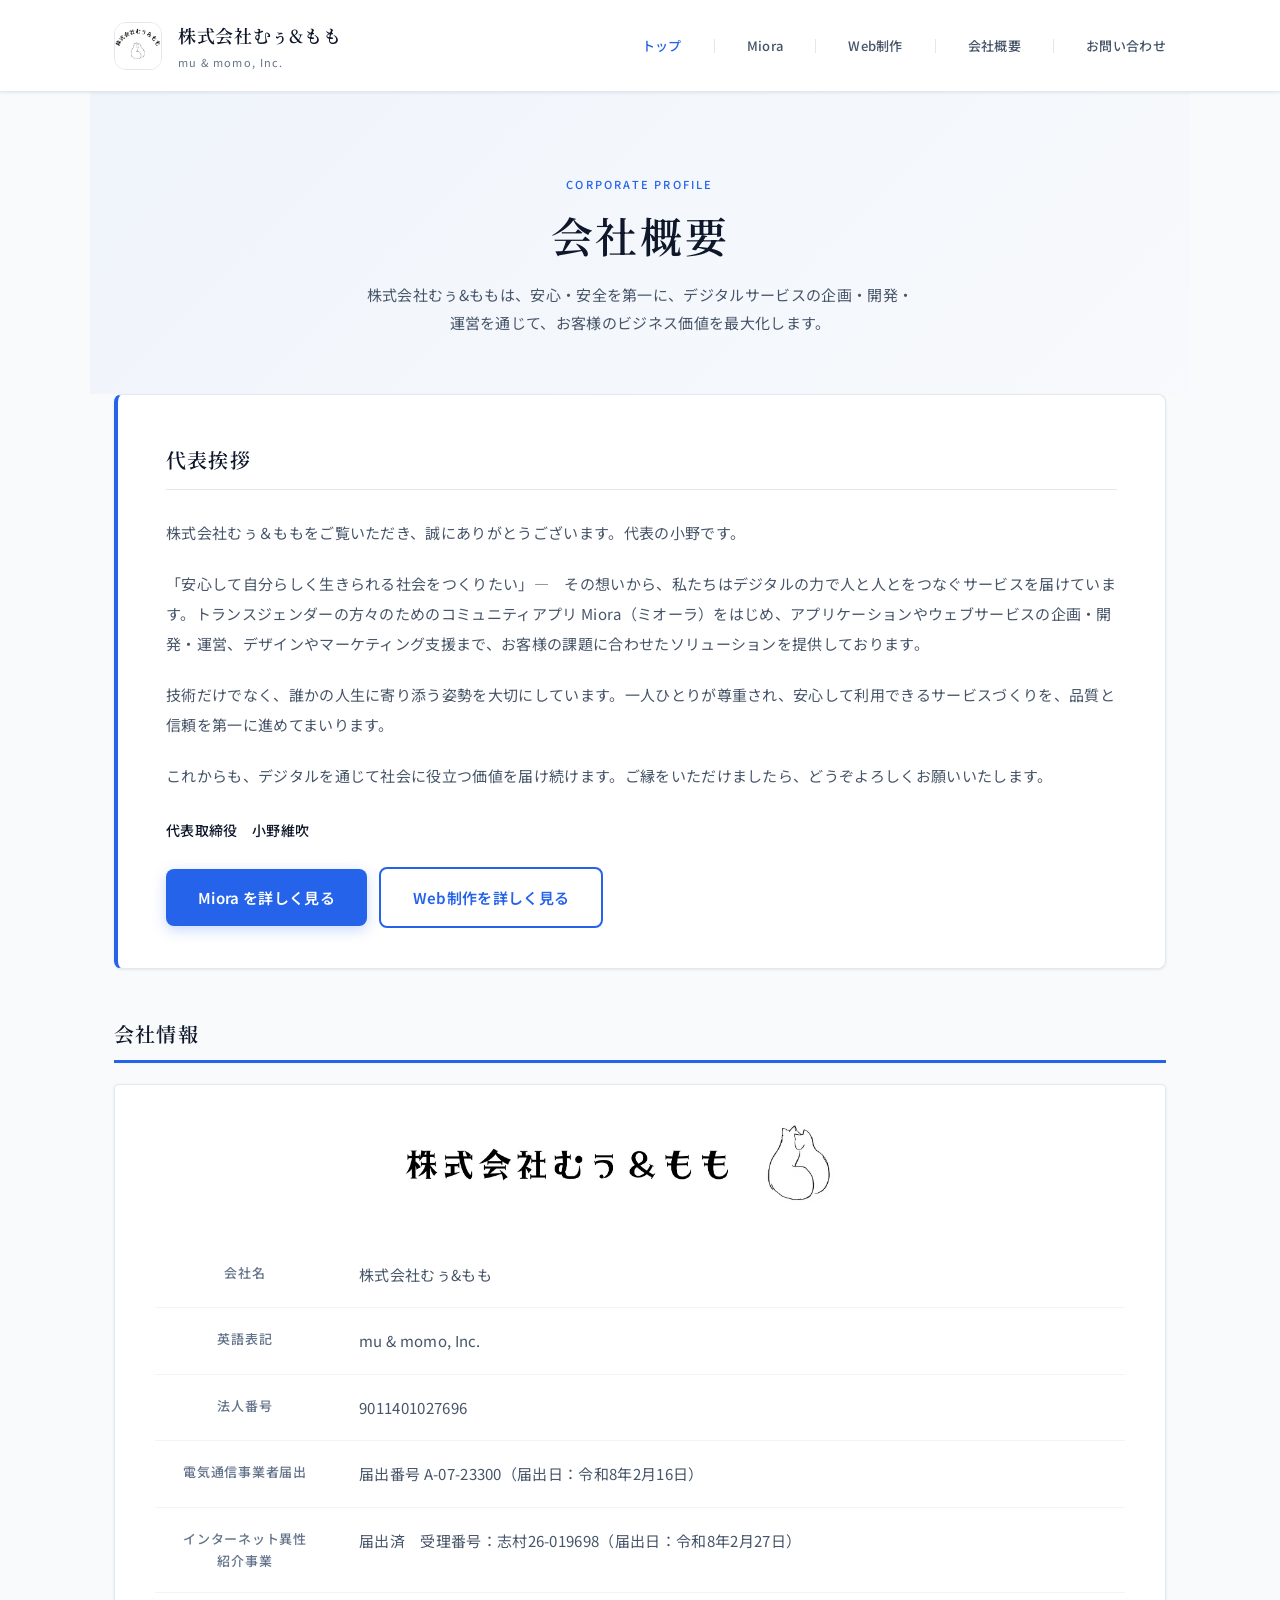
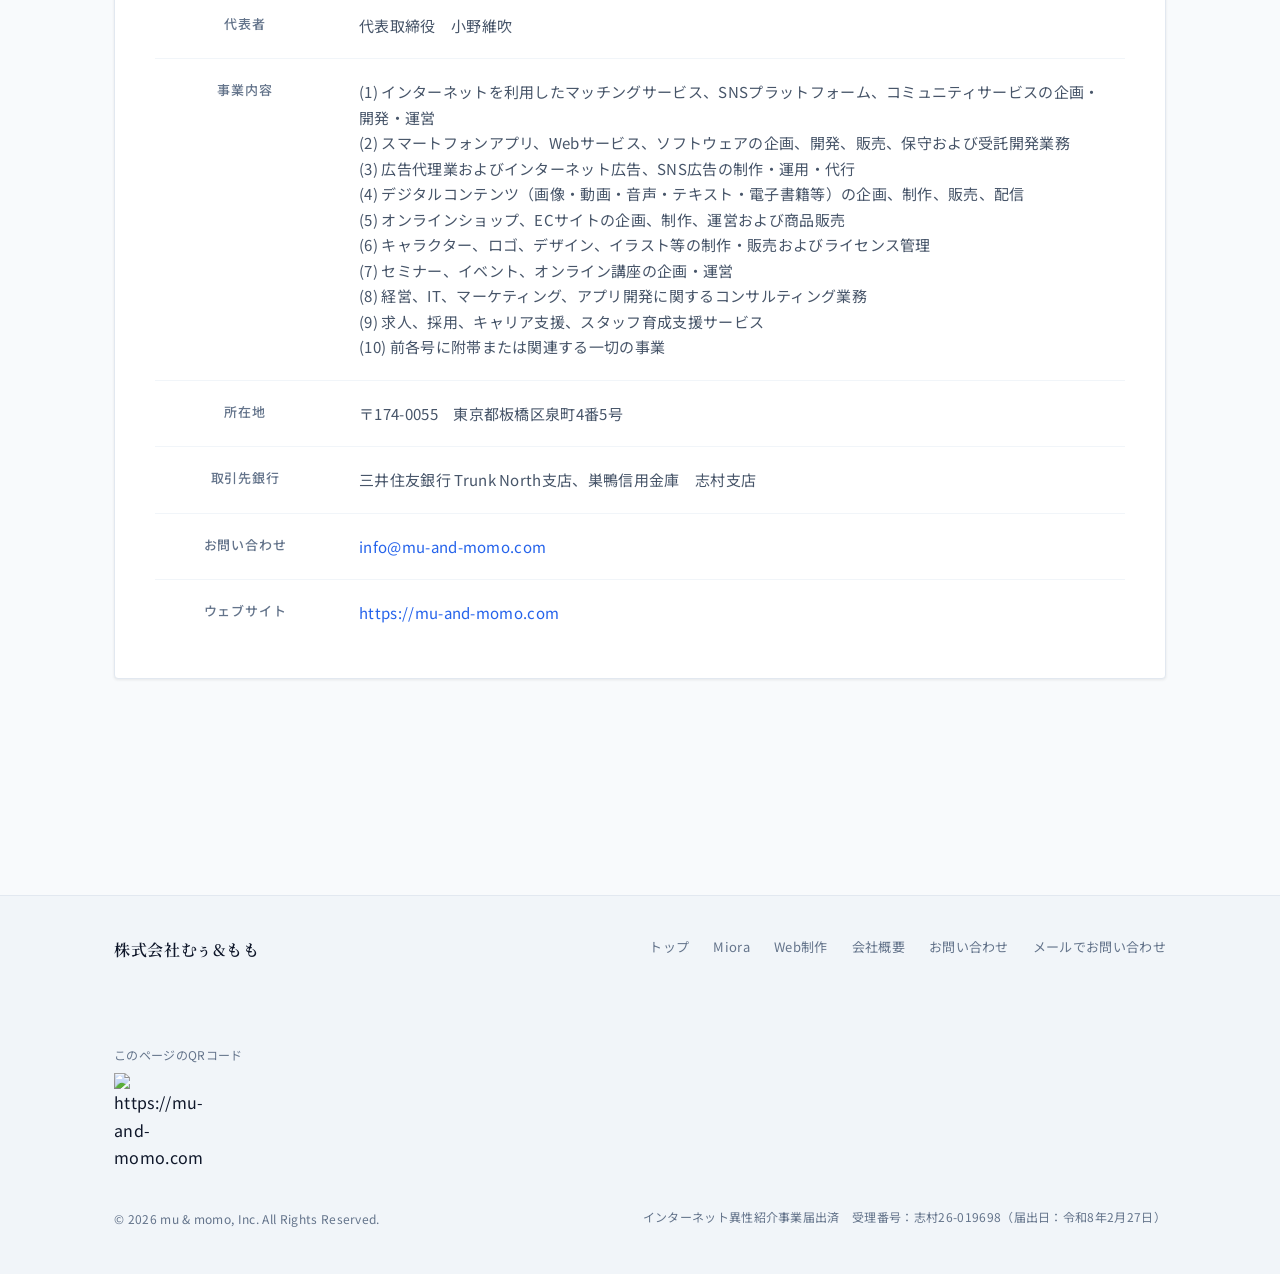
==== commit 178dca25: "本番デプロイ: 高度アニメーション・代表挨拶にWeb制作ボタン・QRコード・事業計画書・パッケージチルト削除など Made-with: Cursor" ====
--- a/index.html
+++ b/index.html
@@ -41,6 +41,8 @@
       --shadow-accent:0 4px 14px rgba(37,99,235,.25);
       --font-serif:'Noto Serif JP',Georgia,serif;
       --font-sans:'Noto Sans JP',-apple-system,BlinkMacSystemFont,sans-serif;
+      --anim-ease:cubic-bezier(0.22,1,0.36,1);
+      --anim-duration:0.65s;
     }
 
     *{box-sizing:border-box}
@@ -136,10 +138,25 @@
     }
 
     .hero{
+      position:relative;
       max-width:1100px;
       margin:0 auto;
       padding:72px 24px 56px;
       text-align:center;
+      overflow:hidden;
+    }
+    .hero-bg{
+      position:absolute;
+      inset:-25%;
+      background:linear-gradient(135deg, var(--accent-soft) 0%, transparent 45%, rgba(241,245,249,.9) 70%, var(--accent-soft) 100%);
+      background-size:200% 200%;
+      animation:heroBgShift 14s ease-in-out infinite;
+      opacity:0.6;
+    }
+    .hero-inner{position:relative;z-index:1}
+    @keyframes heroBgShift{
+      0%,100%{background-position:0% 50%}
+      50%{background-position:100% 50%}
     }
     .hero-label{
       font-size:11px;
@@ -181,8 +198,42 @@
       letter-spacing:.06em;
       margin:0 0 20px;
       padding-bottom:12px;
-      border-bottom:3px solid var(--accent);
+      border-bottom:1px solid var(--line2);
       color:var(--text);
+      position:relative;
+    }
+    .section-title::after{
+      content:'';
+      position:absolute;
+      left:0;
+      bottom:0;
+      height:3px;
+      background:var(--accent);
+      width:0;
+      transition:width var(--anim-duration) var(--anim-ease);
+    }
+    .section-title.is-visible::after{width:100%}
+    .anim-reveal{
+      opacity:0;
+      transform:translateY(32px);
+      transition:opacity var(--anim-duration) var(--anim-ease),transform var(--anim-duration) var(--anim-ease);
+    }
+    .anim-reveal.is-visible{
+      opacity:1;
+      transform:translateY(0);
+    }
+    .anim-reveal-from-left{opacity:0;transform:translateX(-48px);transition:opacity var(--anim-duration) var(--anim-ease),transform var(--anim-duration) var(--anim-ease)}
+    .anim-reveal-from-left.is-visible{opacity:1;transform:translateX(0)}
+    .anim-reveal-from-bottom{opacity:0;transform:translateY(40px);transition:opacity var(--anim-duration) var(--anim-ease),transform var(--anim-duration) var(--anim-ease)}
+    .anim-reveal-from-bottom.is-visible{opacity:1;transform:translateY(0);transition-delay:0.15s}
+    .anim-reveal-from-right{opacity:0;transform:translateX(48px);transition:opacity var(--anim-duration) var(--anim-ease),transform var(--anim-duration) var(--anim-ease)}
+    .anim-reveal-from-right.is-visible{opacity:1;transform:translateX(0);transition-delay:0.25s}
+    [data-tilt]{transition:transform .3s var(--anim-ease),box-shadow .3s var(--anim-ease);transform-style:preserve-3d}
+    @media (prefers-reduced-motion:reduce){
+      .hero-bg{animation:none}
+      .anim-reveal,.anim-reveal-from-left,.anim-reveal-from-bottom,.anim-reveal-from-right{opacity:1;transform:none;transition:none}
+      .anim-reveal.is-visible,.anim-reveal-from-left.is-visible,.anim-reveal-from-bottom.is-visible,.anim-reveal-from-right.is-visible{transition:none}
+      .section-title::after{width:100%;transition:none}
     }
 
     .greeting-card{
@@ -320,6 +371,9 @@
     }
     .footer-links a:hover{color:var(--accent)}
 
+    .footer-qr{margin-top:24px;padding-top:24px;border-top:1px solid var(--line2)}
+    .footer-qr p{margin:0 0 8px;font-size:12px;color:var(--muted)}
+    .footer-qr img{display:block;width:100px;height:100px}
     .footer-bottom{
       margin-top:24px;
       display:flex;
@@ -343,8 +397,11 @@
     .nav-close{position:absolute;top:20px;right:20px;width:40px;height:40px;padding:0;background:none;border:none;cursor:pointer;font-size:24px;color:var(--muted)}
     .nav-overlay{display:none;position:fixed;inset:0;background:rgba(0,0,0,.3);z-index:199}
     .nav-overlay.open{display:block}
-    .cta-miora{display:inline-block;margin-top:24px;padding:16px 32px;background:var(--accent);color:#fff;font-weight:600;font-size:15px;border-radius:8px;text-decoration:none;transition:all .25s;box-shadow:var(--shadow-accent)}
+    .cta-buttons{display:flex;flex-wrap:wrap;gap:12px;margin-top:24px;align-items:center}
+    .cta-miora{display:inline-block;padding:16px 32px;background:var(--accent);color:#fff;font-weight:600;font-size:15px;border-radius:8px;text-decoration:none;transition:all .25s;box-shadow:var(--shadow-accent)}
     .cta-miora:hover{background:var(--accent-hover);color:#fff;transform:translateY(-2px);box-shadow:0 6px 20px rgba(37,99,235,.35)}
+    .cta-startup{display:inline-block;padding:16px 32px;background:transparent;color:var(--accent);font-weight:600;font-size:15px;border-radius:8px;text-decoration:none;border:2px solid var(--accent);transition:all .25s}
+    .cta-startup:hover{background:var(--accent-soft);color:var(--accent-hover);border-color:var(--accent-hover);transform:translateY(-2px)}
     .pagetop{position:fixed;bottom:24px;right:24px;width:48px;height:48px;border-radius:50%;background:var(--accent);color:#fff;border:none;cursor:pointer;font-size:20px;box-shadow:var(--shadow-accent);z-index:90;opacity:0;visibility:hidden;transition:opacity .2s,visibility .2s,transform .2s}
     .pagetop.visible{opacity:1;visibility:visible}
     .pagetop:hover{background:var(--accent-hover);color:#fff;transform:translateY(-2px)}
@@ -404,16 +461,19 @@
   </nav>
 
   <section class="hero">
-    <p class="hero-label">CORPORATE PROFILE</p>
-    <h1>会社概要</h1>
-    <p class="hero-desc">
-      株式会社むぅ&ももは、安心・安全を第一に、デジタルサービスの企画・開発・運営を通じて、お客様のビジネス価値を最大化します。
-    </p>
+    <div class="hero-bg" aria-hidden="true"></div>
+    <div class="hero-inner">
+      <p class="hero-label anim-reveal" data-anim-reveal>CORPORATE PROFILE</p>
+      <h1 class="anim-reveal" data-anim-reveal style="transition-delay:0.08s">会社概要</h1>
+      <p class="hero-desc anim-reveal" data-anim-reveal style="transition-delay:0.15s">
+        株式会社むぅ&ももは、安心・安全を第一に、デジタルサービスの企画・開発・運営を通じて、お客様のビジネス価値を最大化します。
+      </p>
+    </div>
   </section>
 
   <main class="main">
     <section class="section">
-      <div class="greeting-card">
+      <div class="greeting-card anim-reveal" data-anim-reveal>
         <h2>代表挨拶</h2>
         <div class="greeting-body">
           <p>
@@ -430,11 +490,14 @@
           </p>
         </div>
         <p class="greeting-sign">代表取締役　小野維吹</p>
-        <a href="app.html" class="cta-miora">Miora を詳しく見る</a>
+        <div class="cta-buttons">
+          <a href="app.html" class="cta-miora">Miora を詳しく見る</a>
+          <a href="startup.html" class="cta-startup">Web制作を詳しく見る</a>
+        </div>
       </div>
 
-      <h2 class="section-title" id="profile">会社情報</h2>
-      <div class="profile-block">
+      <h2 class="section-title anim-reveal" id="profile" data-anim-reveal>会社情報</h2>
+      <div class="profile-block anim-reveal anim-reveal-from-bottom" data-anim-reveal>
         <div class="profile-logo">
           <img src="company-logo.png" alt="株式会社むぅ&もも" />
         </div>
@@ -516,6 +579,10 @@
           <a href="mailto:info@mu-and-momo.com">メールでお問い合わせ</a>
         </div>
       </div>
+      <div class="footer-qr">
+        <p>このページのQRコード</p>
+        <img src="https://api.qrserver.com/v1/create-qr-code/?size=100x100&amp;data=https%3A%2F%2Fmu-and-momo.com%2F" width="100" height="100" alt="https://mu-and-momo.com のQRコード">
+      </div>
       <div class="footer-bottom">
         <p class="copyright">© <span id="y"></span> mu & momo, Inc. All Rights Reserved.</p>
         <p class="copyright" style="margin-top:8px;">インターネット異性紹介事業届出済　受理番号：志村26-019698（届出日：令和8年2月27日）</p>
@@ -525,6 +592,7 @@
 
   <button class="pagetop" type="button" aria-label="ページトップへ" onclick="window.scrollTo({top:0,behavior:'smooth'})">↑</button>
 
+  <script src="anim.js"></script>
   <script>
     document.getElementById("y").textContent = new Date().getFullYear();
     window.addEventListener('scroll',function(){document.querySelector('.pagetop').classList.toggle('visible',window.scrollY>400)});
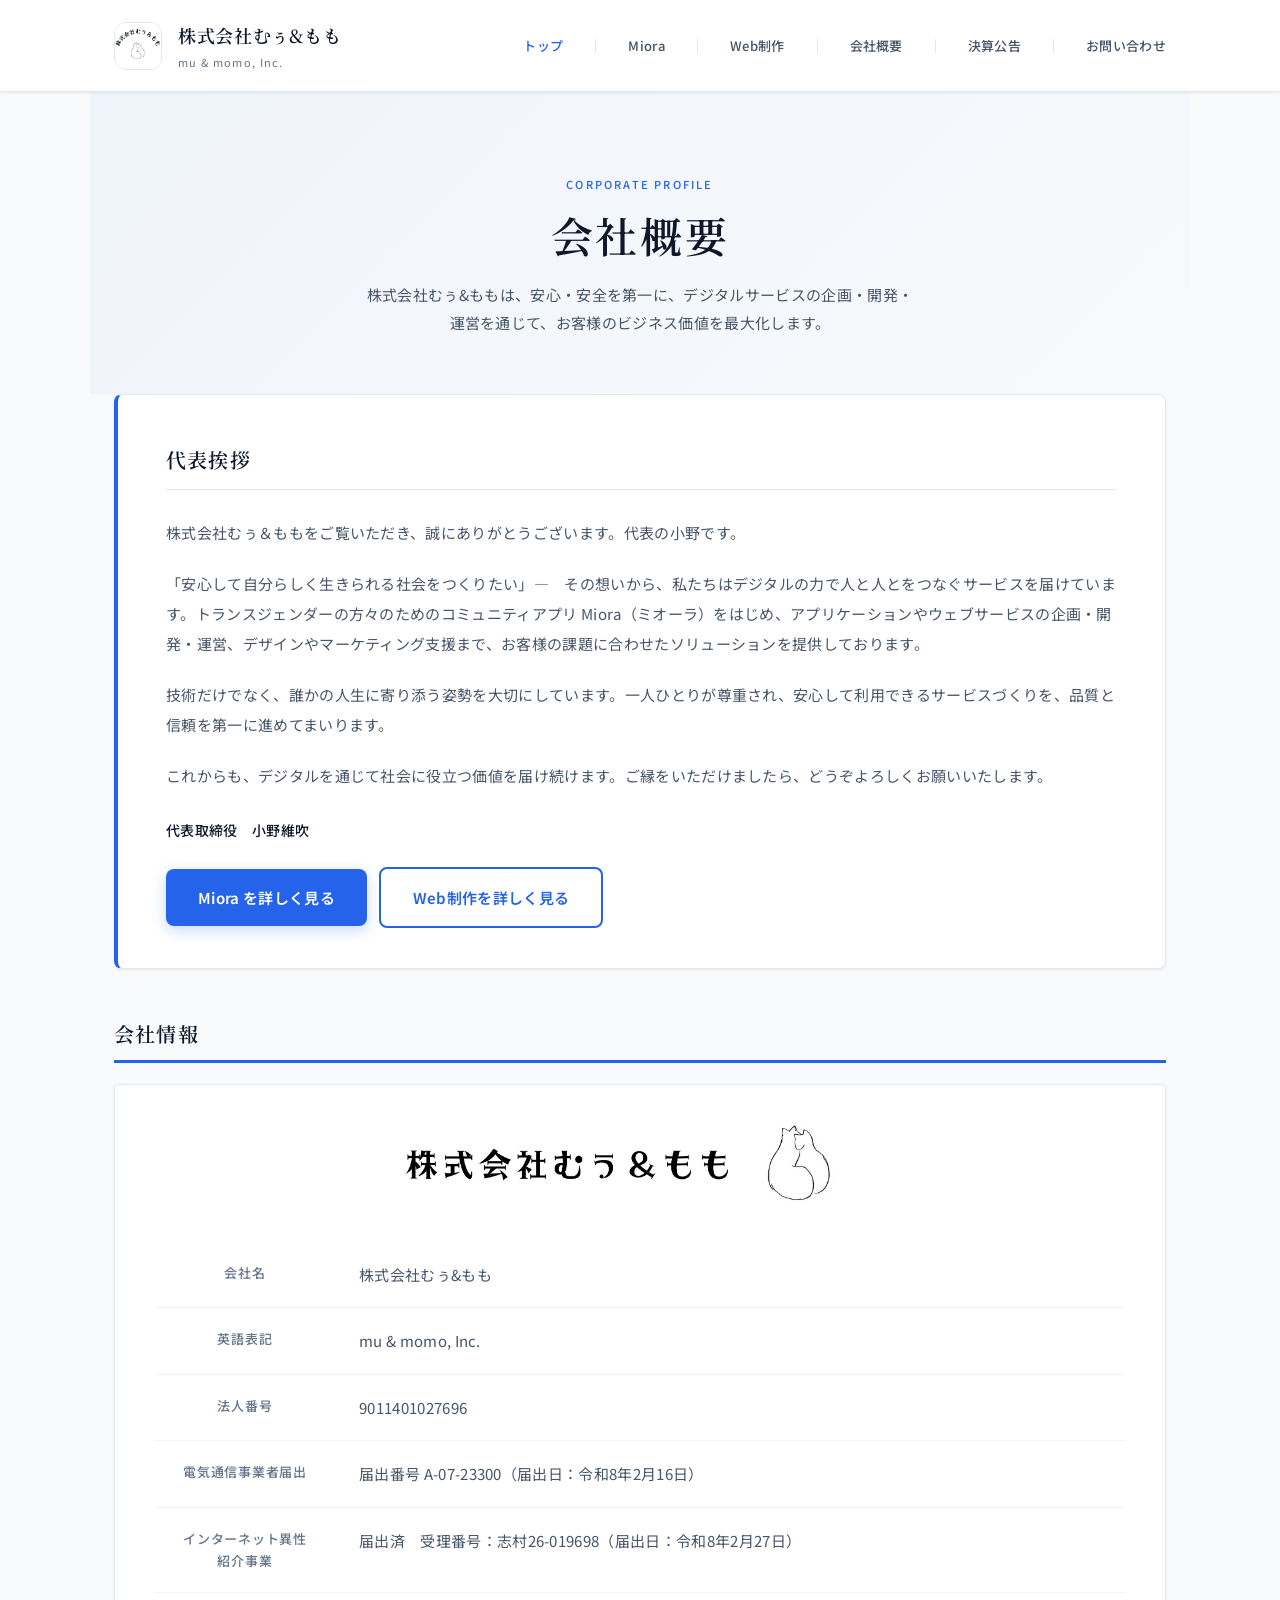
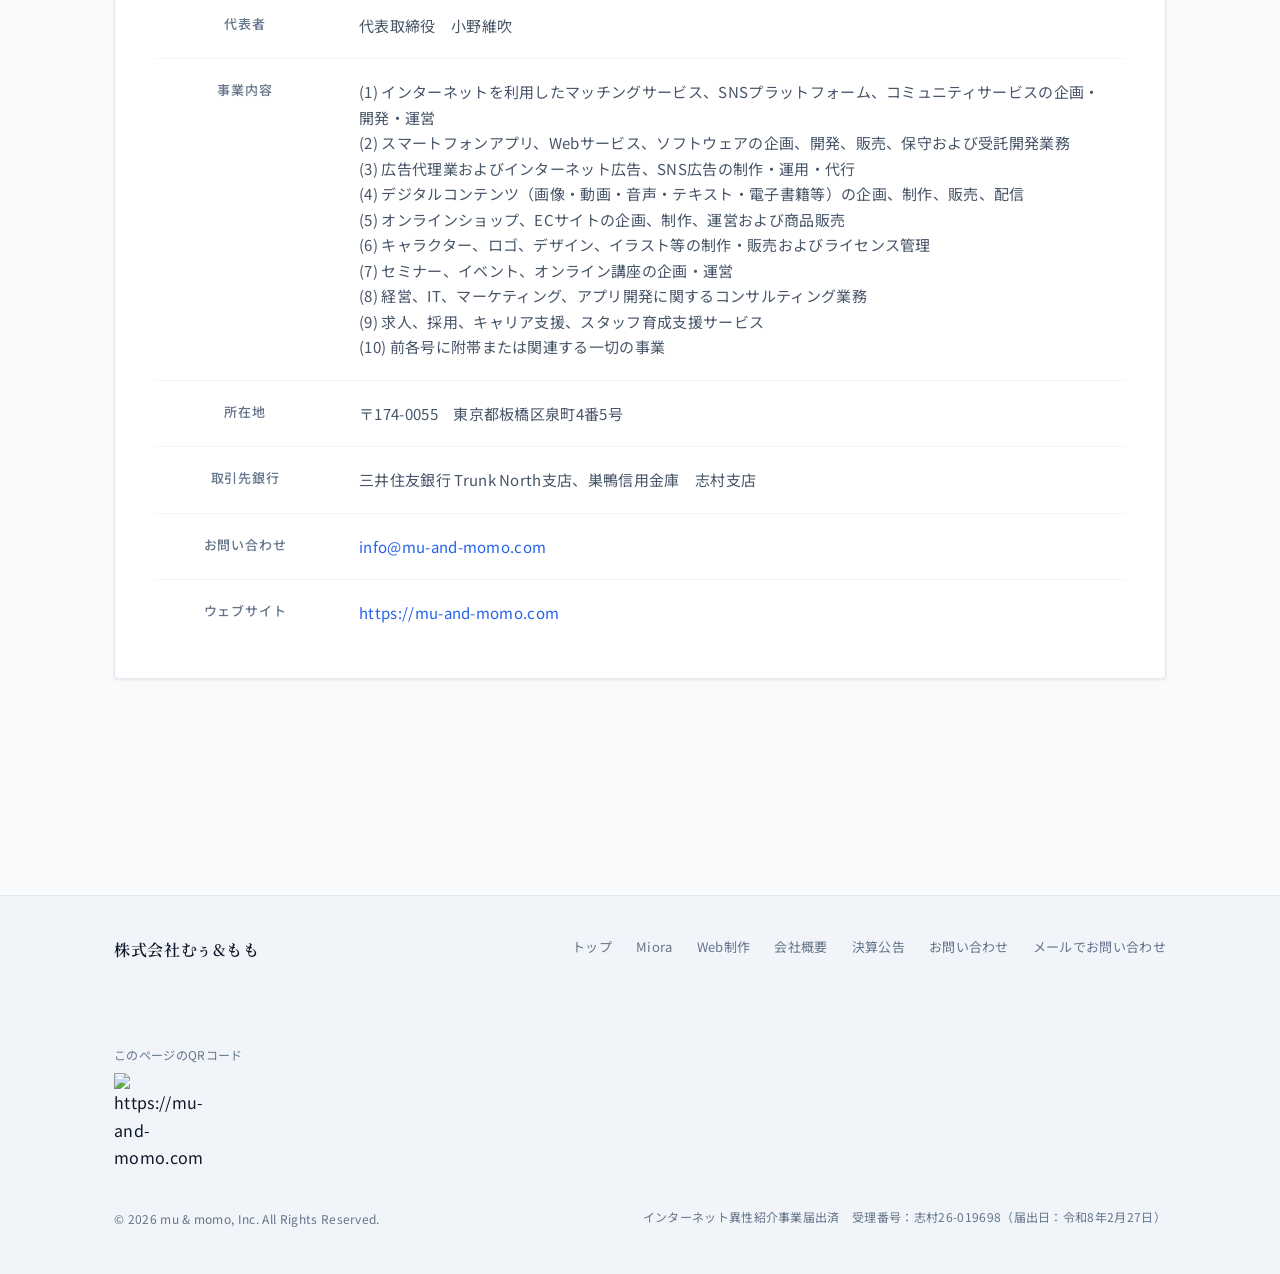
==== commit d2211b93: "決算公告ページを追加し、全ページメニューにリンク 会社法に基づく決算公告用の kessan/index.html を新設し、ヘッダー・フッターから参照できるようにした。  Co-authored-by" ====
--- a/index.html
+++ b/index.html
@@ -1,6 +1,14 @@
 <!doctype html>
 <html lang="ja">
 <head>
+  <!-- Google tag (gtag.js) -->
+  <script async src="https://www.googletagmanager.com/gtag/js?id=AW-18020190787"></script>
+  <script>
+    window.dataLayer = window.dataLayer || [];
+    function gtag(){dataLayer.push(arguments);}
+    gtag('js', new Date());
+    gtag('config', 'AW-18020190787');
+  </script>
   <meta charset="utf-8" />
   <meta name="viewport" content="width=device-width,initial-scale=1" />
   <title>株式会社むぅ＆もも | 公式サイト</title>
@@ -16,7 +24,8 @@
   <meta name="robots" content="index,follow" />
 
   <meta property="og:image" content="https://mu-and-momo.com/og-image.png" />
-  <link rel="icon" type="image/png" href="https://mu-and-momo.com/og-image.png" />
+  <link rel="icon" href="https://mu-and-momo.com/favicon.ico" sizes="any" />
+  <link rel="icon" type="image/png" sizes="48x48" href="https://mu-and-momo.com/favicon-48.png" />
   <link rel="apple-touch-icon" href="https://mu-and-momo.com/og-image.png" />
 
   <link rel="preconnect" href="https://fonts.googleapis.com" />
@@ -442,6 +451,8 @@
         <span class="nav-divider"></span>
         <a href="index.html#profile">会社概要</a>
         <span class="nav-divider"></span>
+        <a href="kessan/">決算公告</a>
+        <span class="nav-divider"></span>
         <a href="app.html#contact">お問い合わせ</a>
       </nav>
       <button class="hamburger" type="button" aria-label="メニューを開く" onclick="document.body.classList.toggle('nav-open')">
@@ -456,6 +467,7 @@
     <a href="app.html" onclick="document.body.classList.remove('nav-open')">Miora</a>
     <a href="startup.html" onclick="document.body.classList.remove('nav-open')">Web制作</a>
     <a href="index.html#profile" onclick="document.body.classList.remove('nav-open')">会社概要</a>
+    <a href="kessan/" onclick="document.body.classList.remove('nav-open')">決算公告</a>
     <a href="app.html#faq" onclick="document.body.classList.remove('nav-open')">よくある質問</a>
     <a href="app.html#contact" onclick="document.body.classList.remove('nav-open')">お問い合わせ</a>
   </nav>
@@ -575,6 +587,7 @@
           <a href="app.html">Miora</a>
           <a href="startup.html">Web制作</a>
           <a href="index.html#profile">会社概要</a>
+          <a href="kessan/">決算公告</a>
           <a href="app.html#contact">お問い合わせ</a>
           <a href="mailto:info@mu-and-momo.com">メールでお問い合わせ</a>
         </div>
